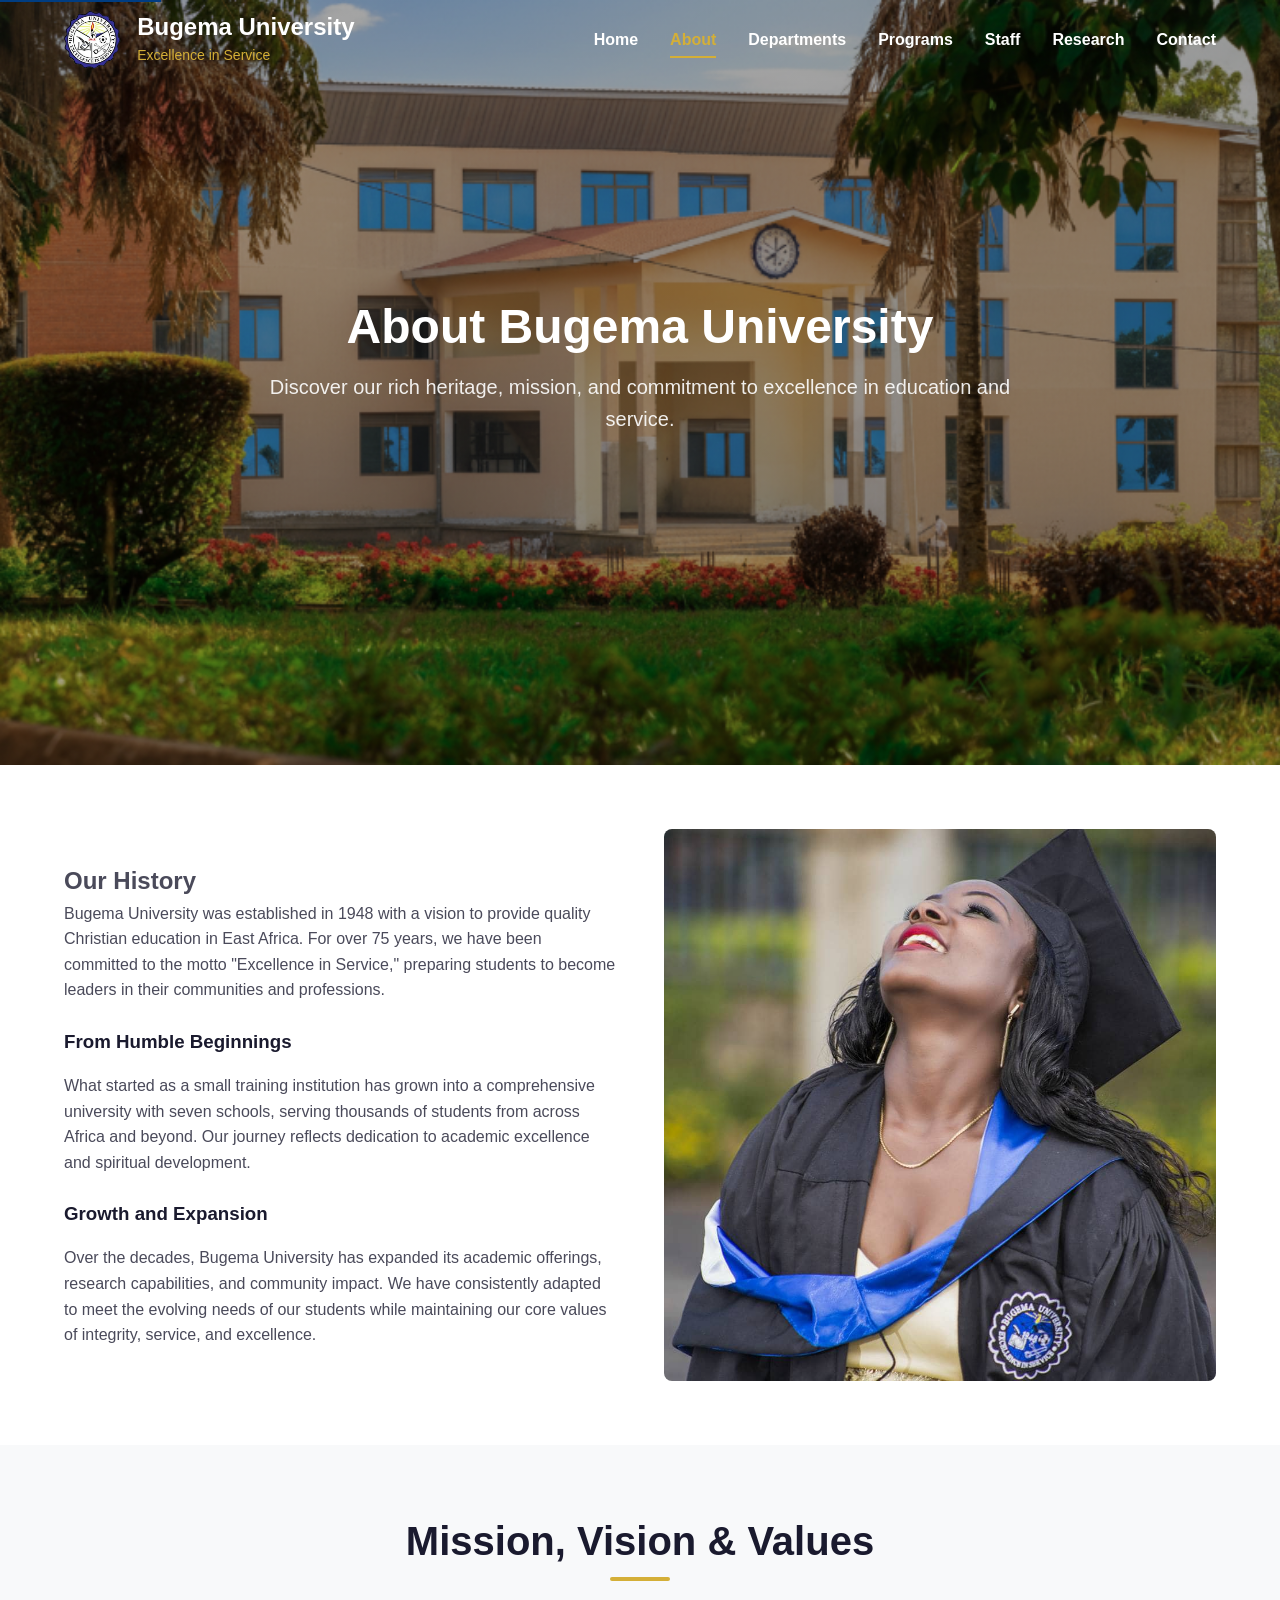
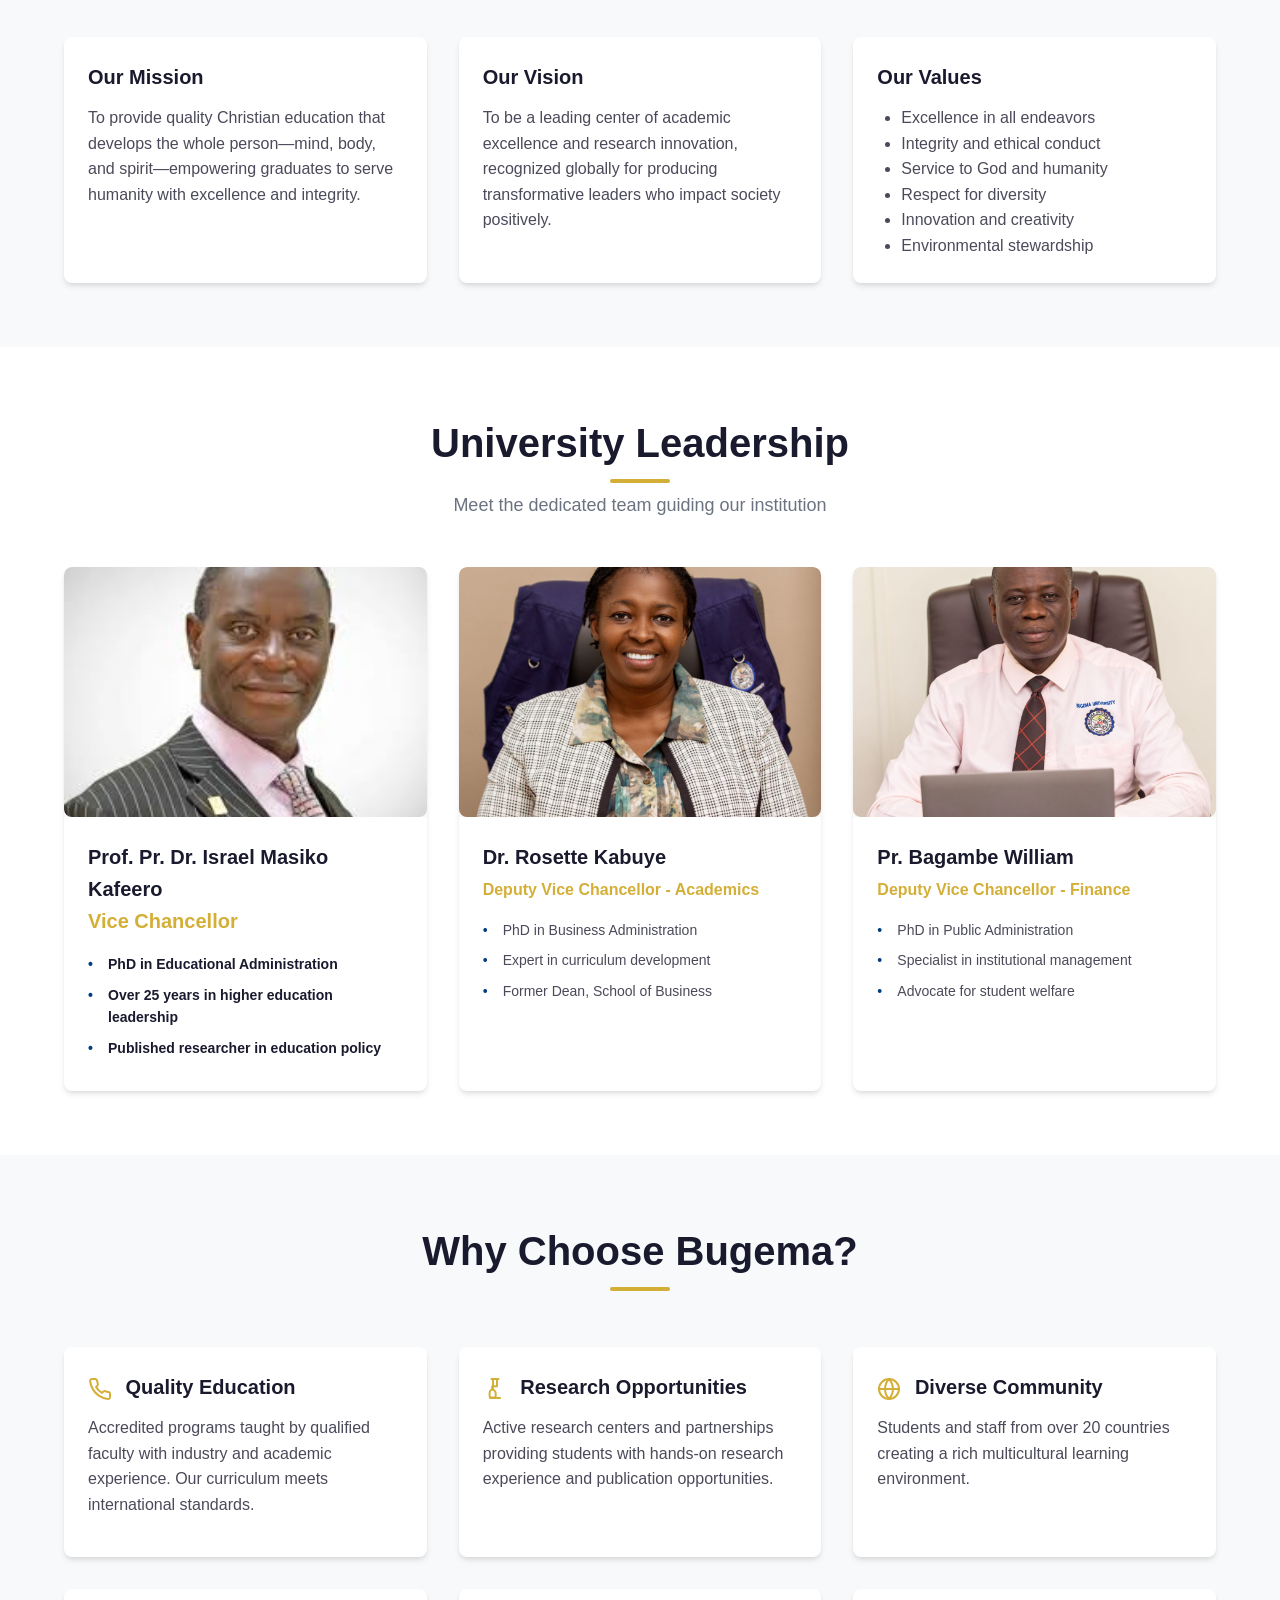
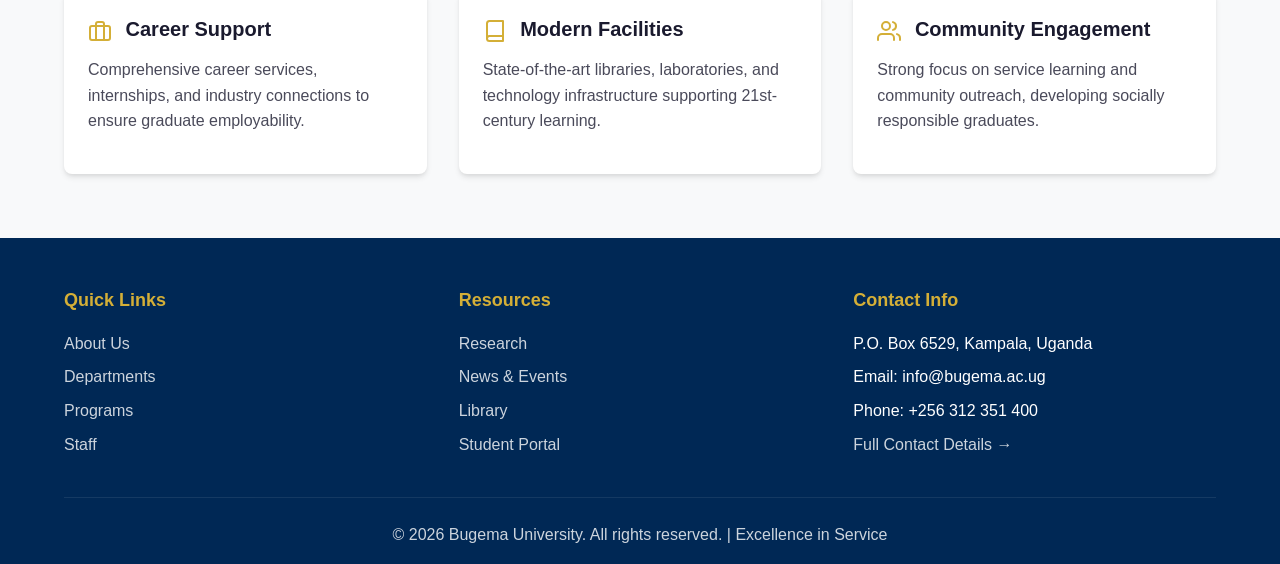
==== about.html @ 27b9cb72 "first commit" ====
<!DOCTYPE html>
<html lang="en">
<head>
    <meta charset="UTF-8">
    <meta name="viewport" content="width=device-width, initial-scale=1.0">
    <meta name="description" content="Learn about Bugema University's history, mission, vision, and leadership. Excellence in Service since 1948.">
    <title>About - Bugema University</title>
    <link rel="stylesheet" href="styles.css">
</head>
<body>
    <a href="#main-content" class="skip-link">Skip to main content</a>
    
    <header>
        <nav class="main-nav" role="navigation" aria-label="Main navigation">
            <div class="logo">
                <img src="logo.png" alt="Bugema University Logo">
                <div class="logo-text">
                    <h1>Bugema University</h1>
                    <span>Excellence in Service</span>
                </div>
            </div>
            <button class="mobile-menu-toggle" aria-label="Toggle navigation menu" aria-expanded="false">
                <svg class="icon icon-white" viewBox="0 0 24 24" fill="none" stroke="currentColor" stroke-width="2" stroke-linecap="round" stroke-linejoin="round">
                    <line x1="3" y1="12" x2="21" y2="12"></line>
                    <line x1="3" y1="6" x2="21" y2="6"></line>
                    <line x1="3" y1="18" x2="21" y2="18"></line>
                </svg>
            </button>
            <ul class="nav-links">
                <li><a href="index.html">Home</a></li>
                <li><a href="about.html" class="active" aria-current="page">About</a></li>
                <li><a href="departments.html">Departments</a></li>
                <li><a href="programs.html">Programs</a></li>
                <li><a href="staff.html">Staff</a></li>
                <li><a href="research.html">Research</a></li>
                <li><a href="contact.html">Contact</a></li>
            </ul>
        </nav>
    </header>

    <main id="main-content">
        <section class="hero" role="banner">
            <div class="hero-content">
                <h2>About Bugema University</h2>
                <p>Discover our rich heritage, mission, and commitment to excellence in education and service.</p>
            </div>
        </section>

        <section class="section" aria-labelledby="history-heading">
            <div class="container">
                <div class="about-content">
                    <div class="about-text">
                        <h2 id="history-heading">Our History</h2>
                        <p>Bugema University was established in 1948 with a vision to provide quality Christian education in East Africa. For over 75 years, we have been committed to the motto "Excellence in Service," preparing students to become leaders in their communities and professions.</p>
                        
                        <h3>From Humble Beginnings</h3>
                        <p>What started as a small training institution has grown into a comprehensive university with seven schools, serving thousands of students from across Africa and beyond. Our journey reflects dedication to academic excellence and spiritual development.</p>
                        
                        <h3>Growth and Expansion</h3>
                        <p>Over the decades, Bugema University has expanded its academic offerings, research capabilities, and community impact. We have consistently adapted to meet the evolving needs of our students while maintaining our core values of integrity, service, and excellence.</p>
                    </div>
                    <div class="about-image" aria-hidden="true">
                        <img src="girl-graduating.jpeg" alt="Bugema University graduate celebrating" style="width: 100%; height: 100%; object-fit: cover; border-radius: 0.5rem;">
                    </div>
                </div>
            </div>
        </section>

        <section class="section section-alt" aria-labelledby="mission-heading">
            <div class="container">
                <div class="section-header">
                    <h2 id="mission-heading">Mission, Vision & Values</h2>
                </div>
                <div class="card-grid">
                    <article class="card">
                        <div class="card-content">
                            <h3>Our Mission</h3>
                            <p>To provide quality Christian education that develops the whole person—mind, body, and spirit—empowering graduates to serve humanity with excellence and integrity.</p>
                        </div>
                    </article>
                    <article class="card">
                        <div class="card-content">
                            <h3>Our Vision</h3>
                            <p>To be a leading center of academic excellence and research innovation, recognized globally for producing transformative leaders who impact society positively.</p>
                        </div>
                    </article>
                    <article class="card">
                        <div class="card-content">
                            <h3>Our Values</h3>
                            <ul style="margin-left: 1.5rem; color: #4a4a5a;">
                                <li>Excellence in all endeavors</li>
                                <li>Integrity and ethical conduct</li>
                                <li>Service to God and humanity</li>
                                <li>Respect for diversity</li>
                                <li>Innovation and creativity</li>
                                <li>Environmental stewardship</li>
                            </ul>
                        </div>
                    </article>
                </div>
            </div>
        </section>

        <section class="section" aria-labelledby="leadership-heading">
            <div class="container">
                <div class="section-header">
                    <h2 id="leadership-heading">University Leadership</h2>
                    <p>Meet the dedicated team guiding our institution</p>
                </div>
                <div class="profile-grid">
                    <article class="profile-card">
                        <div class="profile-image" aria-hidden="true">
                            <img src="vice chancellor.jpg" alt="Prof. Patrick Manu - Vice Chancellor" style="width: 100%; height: 100%; object-fit: cover; border-radius: 0.5rem;">
                        </div>
                        <div class="profile-content">
                            <h3>Prof. Pr. Dr. Israel Masiko Kafeero
                            <p class="profile-title">Vice Chancellor</p>
                            <ul class="profile-details">
                                <li>PhD in Educational Administration</li>
                                <li>Over 25 years in higher education leadership</li>
                                <li>Published researcher in education policy</li>
                            </ul>
                        </div>
                    </article>
                    <article class="profile-card">
                        <div class="profile-image" aria-hidden="true">
                            <img src="dvc academics.png" alt="Prof. John K. Ssebuwufu - Deputy Vice Chancellor Academics" style="width: 100%; height: 100%; object-fit: cover; border-radius: 0.5rem;">
                        </div>
                        <div class="profile-content">
                            <h3>Dr. Rosette Kabuye</h3>
                            <p class="profile-title">Deputy Vice Chancellor - Academics</p>
                            <ul class="profile-details">
                                <li>PhD in Business Administration</li>
                                <li>Expert in curriculum development</li>
                                <li>Former Dean, School of Business</li>
                            </ul>
                        </div>
                    </article>
                    <article class="profile-card">
                        <div class="profile-image" aria-hidden="true">
                            <img src="dvc finance.png" alt="Dr. Sarah Namukose - Deputy Vice Chancellor Finance" style="width: 100%; height: 100%; object-fit: cover; border-radius: 0.5rem;">
                        </div>
                        <div class="profile-content">
                            <h3>Pr. Bagambe William</h3>
                            <p class="profile-title">Deputy Vice Chancellor - Finance</p>
                            <ul class="profile-details">
                                <li>PhD in Public Administration</li>
                                <li>Specialist in institutional management</li>
                                <li>Advocate for student welfare</li>
                            </ul>
                        </div>
                    </article>
                </div>
            </div>
        </section>

        <section class="section section-alt" aria-labelledby="why-choose-heading">
            <div class="container">
                <div class="section-header">
                    <h2 id="why-choose-heading">Why Choose Bugema?</h2>
                </div>
                <div class="card-grid">
                    <article class="card">
                        <div class="card-content">
                            <h3>
                                <svg class="icon icon-gold" viewBox="0 0 24 24" fill="none" stroke="currentColor" stroke-width="2" stroke-linecap="round" stroke-linejoin="round" style="vertical-align: middle; margin-right: 0.5rem;">
                                    <path d="M22 16.92v3a2 2 0 0 1-2.18 2 19.79 19.79 0 0 1-8.63-3.07 19.5 19.5 0 0 1-6-6 19.79 19.79 0 0 1-3.07-8.67A2 2 0 0 1 4.11 2h3a2 2 0 0 1 2 1.72 12.84 12.84 0 0 0 .7 2.81 2 2 0 0 1-.45 2.11L8.09 9.91a16 16 0 0 0 6 6l1.27-1.27a2 2 0 0 1 2.11-.45 12.84 12.84 0 0 0 2.81.7A2 2 0 0 1 22 16.92z"></path>
                                </svg>
                                Quality Education
                            </h3>
                            <p>Accredited programs taught by qualified faculty with industry and academic experience. Our curriculum meets international standards.</p>
                        </div>
                    </article>
                    <article class="card">
                        <div class="card-content">
                            <h3>
                                <svg class="icon icon-gold" viewBox="0 0 24 24" fill="none" stroke="currentColor" stroke-width="2" stroke-linecap="round" stroke-linejoin="round" style="vertical-align: middle; margin-right: 0.5rem;">
                                    <path d="M10 2v7.31M14 9.3V1.99M8.5 2h7M14 9.3h-4.05a.95.95 0 0 0-.95 1.05 3 3 0 0 0 1.35 2.5l.95.63a3 3 0 0 1 1.35 2.5v3.55a.95.95 0 0 1-.95.95h-4.1a.95.95 0 0 1-.95-.95V15.5a3 3 0 0 1 1.35-2.5l.95-.63a3 3 0 0 0 1.35-2.5"/>
                                    <path d="M7 21h10"/>
                                </svg>
                                Research Opportunities
                            </h3>
                            <p>Active research centers and partnerships providing students with hands-on research experience and publication opportunities.</p>
                        </div>
                    </article>
                    <article class="card">
                        <div class="card-content">
                            <h3>
                                <svg class="icon icon-gold" viewBox="0 0 24 24" fill="none" stroke="currentColor" stroke-width="2" stroke-linecap="round" stroke-linejoin="round" style="vertical-align: middle; margin-right: 0.5rem;">
                                    <circle cx="12" cy="12" r="10"></circle>
                                    <line x1="2" y1="12" x2="22" y2="12"></line>
                                    <path d="M12 2a15.3 15.3 0 0 1 4 10 15.3 15.3 0 0 1-4 10 15.3 15.3 0 0 1-4-10 15.3 15.3 0 0 1 4-10z"></path>
                                </svg>
                                Diverse Community
                            </h3>
                            <p>Students and staff from over 20 countries creating a rich multicultural learning environment.</p>
                        </div>
                    </article>
                    <article class="card">
                        <div class="card-content">
                            <h3>
                                <svg class="icon icon-gold" viewBox="0 0 24 24" fill="none" stroke="currentColor" stroke-width="2" stroke-linecap="round" stroke-linejoin="round" style="vertical-align: middle; margin-right: 0.5rem;">
                                    <rect x="2" y="7" width="20" height="14" rx="2" ry="2"></rect>
                                    <path d="M16 21V5a2 2 0 0 0-2-2h-4a2 2 0 0 0-2 2v16"></path>
                                </svg>
                                Career Support
                            </h3>
                            <p>Comprehensive career services, internships, and industry connections to ensure graduate employability.</p>
                        </div>
                    </article>
                    <article class="card">
                        <div class="card-content">
                            <h3>
                                <svg class="icon icon-gold" viewBox="0 0 24 24" fill="none" stroke="currentColor" stroke-width="2" stroke-linecap="round" stroke-linejoin="round" style="vertical-align: middle; margin-right: 0.5rem;">
                                    <path d="M4 19.5A2.5 2.5 0 0 1 6.5 17H20"></path>
                                    <path d="M6.5 2H20v20H6.5A2.5 2.5 0 0 1 4 19.5v-15A2.5 2.5 0 0 1 6.5 2z"></path>
                                </svg>
                                Modern Facilities
                            </h3>
                            <p>State-of-the-art libraries, laboratories, and technology infrastructure supporting 21st-century learning.</p>
                        </div>
                    </article>
                    <article class="card">
                        <div class="card-content">
                            <h3>
                                <svg class="icon icon-gold" viewBox="0 0 24 24" fill="none" stroke="currentColor" stroke-width="2" stroke-linecap="round" stroke-linejoin="round" style="vertical-align: middle; margin-right: 0.5rem;">
                                    <path d="M17 21v-2a4 4 0 0 0-4-4H5a4 4 0 0 0-4 4v2"></path>
                                    <circle cx="9" cy="7" r="4"></circle>
                                    <path d="M23 21v-2a4 4 0 0 0-3-3.87"></path>
                                    <path d="M16 3.13a4 4 0 0 1 0 7.75"></path>
                                </svg>
                                Community Engagement
                            </h3>
                            <p>Strong focus on service learning and community outreach, developing socially responsible graduates.</p>
                        </div>
                    </article>
                </div>
            </div>
        </section>
    </main>

    <footer role="contentinfo">
        <div class="container">
            <div class="footer-grid">
                <div class="footer-section">
                    <h4>Quick Links</h4>
                    <ul>
                        <li><a href="about.html">About Us</a></li>
                        <li><a href="departments.html">Departments</a></li>
                        <li><a href="programs.html">Programs</a></li>
                        <li><a href="staff.html">Staff</a></li>
                    </ul>
                </div>
                <div class="footer-section">
                    <h4>Resources</h4>
                    <ul>
                        <li><a href="research.html">Research</a></li>
                        <li><a href="news.html">News & Events</a></li>
                        <li><a href="#">Library</a></li>
                        <li><a href="#">Student Portal</a></li>
                    </ul>
                </div>
                <div class="footer-section">
                    <h4>Contact Info</h4>
                    <ul>
                        <li>P.O. Box 6529, Kampala, Uganda</li>
                        <li>Email: info@bugema.ac.ug</li>
                        <li>Phone: +256 312 351 400</li>
                        <li><a href="contact.html">Full Contact Details →</a></li>
                    </ul>
                </div>
            </div>
            <div class="footer-bottom">
                <p>&copy; 2026 Bugema University. All rights reserved. | Excellence in Service</p>
            </div>
        </div>
    </footer>

    <script>
        const menuToggle = document.querySelector('.mobile-menu-toggle');
        const navLinks = document.querySelector('.nav-links');
        
        menuToggle.addEventListener('click', () => {
            const isExpanded = menuToggle.getAttribute('aria-expanded') === 'true';
            menuToggle.setAttribute('aria-expanded', !isExpanded);
            navLinks.classList.toggle('active');
        });

        // Navbar scroll behavior - add solid background when scrolled past hero
        const header = document.querySelector('header');
        const hero = document.querySelector('.hero');
        
        function updateNavbar() {
            const heroBottom = hero.getBoundingClientRect().bottom;
            if (heroBottom <= 0) {
                header.classList.add('scrolled');
            } else {
                header.classList.remove('scrolled');
            }
        }
        
        window.addEventListener('scroll', updateNavbar);
        // Initial check
        updateNavbar();

        // Scroll to top button functionality
        const scrollToTopBtn = document.querySelector('.scroll-to-top');
        
        function toggleScrollToTop() {
            if (window.scrollY > 300) {
                scrollToTopBtn.classList.add('visible');
            } else {
                scrollToTopBtn.classList.remove('visible');
            }
        }
        
        window.addEventListener('scroll', toggleScrollToTop);
        
        scrollToTopBtn.addEventListener('click', () => {
            window.scrollTo({
                top: 0,
                behavior: 'smooth'
            });
        });
    </script>

    <button class="scroll-to-top" aria-label="Scroll to top">
        <svg viewBox="0 0 24 24" fill="none" stroke="currentColor" stroke-width="2" stroke-linecap="round" stroke-linejoin="round">
            <polyline points="18 15 12 9 6 15"></polyline>
        </svg>
    </button>
</body>
</html>
---- styles.css ----
/* Bugema University Website - Main Stylesheet */
/* Color Palette based on university logo */
/* Primary: Bugema Blue #003d82, Deep Navy #002855 */
/* Accent: Gold #d4af37, Flame Red #c41e3a */
/* Text: Dark #1a1a2e, Body #4a4a5a, Light #6b7280 */

* {
    margin: 0;
    padding: 0;
    box-sizing: border-box;
}

:root {
    --bugema-blue: #003d82;
    --deep-navy: #002855;
    --gold: #d4af37;
    --flame-red: #c41e3a;
    --dark-text: #1a1a2e;
    --body-text: #4a4a5a;
    --light-text: #6b7280;
    --white: #ffffff;
    --light-gray: #f8f9fa;
    --border-gray: #e5e7eb;
    --shadow: 0 4px 6px -1px rgba(0, 0, 0, 0.1), 0 2px 4px -1px rgba(0, 0, 0, 0.06);
    --shadow-lg: 0 10px 15px -3px rgba(0, 0, 0, 0.1), 0 4px 6px -2px rgba(0, 0, 0, 0.05);
}

html {
    scroll-behavior: smooth;
}

body {
    font-family: 'Segoe UI', Tahoma, Geneva, Verdana, sans-serif;
    line-height: 1.6;
    color: var(--body-text);
    background-color: var(--white);
    padding-top: 0;
}

/* Header & Navigation */
header {
    background-color: rgba(0, 61, 130, 0);
    position: fixed;
    top: 0;
    left: 0;
    right: 0;
    z-index: 1000;
    transition: background-color 0.3s ease, box-shadow 0.3s ease;
}

header.scrolled {
    background-color: var(--bugema-blue);
    box-shadow: var(--shadow);
}

.main-nav {
    max-width: 1200px;
    margin: 0 auto;
    padding: 0 1.5rem;
    display: flex;
    justify-content: space-between;
    align-items: center;
    height: 80px;
}

.logo {
    display: flex;
    align-items: center;
    gap: 1rem;
    margin-right: auto;
}

.logo img {
    height: 60px;
    width: auto;
}

.logo-text {
    color: var(--white);
}

.logo-text h1 {
    font-size: 1.5rem;
    font-weight: 700;
    line-height: 1.2;
}

.logo-text span {
    font-size: 0.875rem;
    color: var(--gold);
}

.nav-links {
    display: flex;
    list-style: none;
    gap: 2rem;
}

.nav-links a {
    color: var(--white);
    text-decoration: none;
    font-weight: 700;
    padding: 0.5rem 0;
    border-bottom: 2px solid transparent;
    transition: all 0.3s ease;
}

.nav-links a:hover,
.nav-links a.active {
    color: var(--gold);
    border-bottom-color: var(--gold);
}

.mobile-menu-toggle {
    display: none;
    background: none;
    border: none;
    color: var(--white);
    font-size: 1.5rem;
    cursor: pointer;
    padding: 0.5rem;
}

/* Hero Section */
.hero {
    background: url('hero-bg.jpg') center center / cover no-repeat;
    color: var(--white);
    padding: 8rem 1.5rem;
    text-align: center;
    position: relative;
    overflow: hidden;
    min-height: 85vh;
    display: flex;
    align-items: center;
    justify-content: center;
}

.hero::before {
    content: '';
    position: absolute;
    top: 0;
    left: 0;
    right: 0;
    bottom: 0;
    background: linear-gradient(135deg, rgba(0, 0, 0, 0.3) 0%, rgba(0, 0, 0, 0.4) 100%);
}

.hero-content {
    max-width: 800px;
    margin: 0 auto;
    position: relative;
    z-index: 1;
}

.hero h2 {
    font-size: 3rem;
    font-weight: 700;
    margin-bottom: 1rem;
    line-height: 1.2;
}

.hero p {
    font-size: 1.25rem;
    margin-bottom: 2rem;
    opacity: 0.9;
}

.hero-cta {
    display: flex;
    gap: 1rem;
    justify-content: center;
    flex-wrap: wrap;
}

.btn {
    display: inline-block;
    padding: 0.875rem 2rem;
    font-size: 1rem;
    font-weight: 600;
    text-decoration: none;
    border-radius: 0.375rem;
    transition: all 0.3s ease;
    cursor: pointer;
    border: none;
}

.btn-primary {
    background-color: var(--gold);
    color: var(--deep-navy);
}

.btn-primary:hover {
    background-color: #b8942e;
    transform: translateY(-2px);
    box-shadow: var(--shadow-lg);
}

.btn-secondary {
    background-color: transparent;
    color: var(--white);
    border: 2px solid var(--white);
}

.btn-secondary:hover {
    background-color: var(--white);
    color: var(--bugema-blue);
}

.btn-accent {
    background-color: var(--flame-red);
    color: var(--white);
}

.btn-accent:hover {
    background-color: #a01830;
    transform: translateY(-2px);
}

/* Container */
.container {
    max-width: 1200px;
    margin: 0 auto;
    padding: 0 1.5rem;
}

/* Section Styles */
.section {
    padding: 4rem 0;
}

.section-alt {
    background-color: var(--light-gray);
}

.section-header {
    text-align: center;
    margin-bottom: 3rem;
}

.section-header h2 {
    font-size: 2.5rem;
    color: var(--dark-text);
    margin-bottom: 1rem;
    position: relative;
    display: inline-block;
}

.section-header h2::after {
    content: '';
    position: absolute;
    bottom: -0.5rem;
    left: 50%;
    transform: translateX(-50%);
    width: 60px;
    height: 4px;
    background-color: var(--gold);
    border-radius: 2px;
}

.section-header p {
    font-size: 1.125rem;
    color: var(--light-text);
    max-width: 600px;
    margin: 0 auto;
}

/* Cards */
.card-grid {
    display: grid;
    grid-template-columns: repeat(auto-fit, minmax(300px, 1fr));
    gap: 2rem;
}

.card {
    background-color: var(--white);
    border-radius: 0.5rem;
    box-shadow: var(--shadow);
    overflow: hidden;
    transition: all 0.3s ease;
}

.card:hover {
    transform: translateY(-4px);
    box-shadow: var(--shadow-lg);
}

.card-image {
    height: 200px;
    background-color: var(--bugema-blue);
    display: flex;
    align-items: center;
    justify-content: center;
    color: var(--white);
    font-size: 3rem;
}

.card-image img {
    width: 100%;
    height: 100%;
    object-fit: cover;
}

.card-content {
    padding: 1.5rem;
}

.card-content h3 {
    font-size: 1.25rem;
    color: var(--dark-text);
    margin-bottom: 0.75rem;
}

.card-content p {
    color: var(--body-text);
    margin-bottom: 1rem;
}

.card-link {
    color: var(--bugema-blue);
    text-decoration: none;
    font-weight: 600;
    display: inline-flex;
    align-items: center;
    gap: 0.5rem;
    transition: color 0.3s ease;
}

.card-link:hover {
    color: var(--gold);
}

/* Quick Links Section */
.quick-links {
    display: grid;
    grid-template-columns: repeat(auto-fit, minmax(250px, 1fr));
    gap: 1.5rem;
    margin-top: 2rem;
}

.quick-link-item {
    background-color: var(--white);
    padding: 1.5rem;
    border-radius: 0.5rem;
    border-left: 4px solid var(--gold);
    box-shadow: var(--shadow);
    transition: all 0.3s ease;
}

.quick-link-item:hover {
    border-left-color: var(--bugema-blue);
    transform: translateX(4px);
}

.quick-link-item h4 {
    color: var(--dark-text);
    margin-bottom: 0.5rem;
}

.quick-link-item a {
    color: var(--bugema-blue);
    text-decoration: none;
    font-weight: 500;
}

/* Staff Profile Cards */
.profile-grid {
    display: grid;
    grid-template-columns: repeat(auto-fit, minmax(280px, 1fr));
    gap: 2rem;
}

.profile-card {
    background-color: var(--white);
    border-radius: 0.5rem;
    box-shadow: var(--shadow);
    overflow: hidden;
    transition: all 0.3s ease;
}

.profile-card:hover {
    transform: translateY(-4px);
    box-shadow: var(--shadow-lg);
}

.profile-image {
    width: 100%;
    height: 250px;
    background-color: var(--light-gray);
    display: flex;
    align-items: center;
    justify-content: center;
    color: var(--light-text);
    font-size: 4rem;
}

.profile-image img {
    width: 100%;
    height: 100%;
    object-fit: cover;
}

.profile-content {
    padding: 1.5rem;
}

.profile-content h3 {
    font-size: 1.25rem;
    color: var(--dark-text);
    margin-bottom: 0.25rem;
}

.profile-title {
    color: var(--gold);
    font-weight: 600;
    margin-bottom: 1rem;
}

.profile-details {
    list-style: none;
    font-size: 0.875rem;
}

.profile-details li {
    margin-bottom: 0.5rem;
    padding-left: 1.25rem;
    position: relative;
}

.profile-details li::before {
    content: '•';
    position: absolute;
    left: 0;
    color: var(--bugema-blue);
}

/* Department List */
.department-list {
    display: grid;
    gap: 1.5rem;
}

.department-item {
    background-color: var(--white);
    border-radius: 0.5rem;
    padding: 2rem;
    box-shadow: var(--shadow);
    border-left: 4px solid var(--bugema-blue);
}

.department-item h3 {
    color: var(--dark-text);
    font-size: 1.5rem;
    margin-bottom: 0.75rem;
}

.department-item p {
    margin-bottom: 1rem;
}

/* Program Cards */
.program-card {
    background-color: var(--white);
    border-radius: 0.5rem;
    overflow: hidden;
    box-shadow: var(--shadow);
}

.program-header {
    background-color: var(--bugema-blue);
    color: var(--white);
    padding: 1.5rem;
}

.program-header h3 {
    font-size: 1.5rem;
    margin-bottom: 0.5rem;
}

.program-badge {
    display: inline-block;
    background-color: var(--gold);
    color: var(--deep-navy);
    padding: 0.25rem 0.75rem;
    border-radius: 1rem;
    font-size: 0.75rem;
    font-weight: 600;
    text-transform: uppercase;
}

.program-body {
    padding: 1.5rem;
}

.program-body h4 {
    color: var(--dark-text);
    margin: 1rem 0 0.5rem;
}

.program-body h4:first-child {
    margin-top: 0;
}

.program-body ul {
    margin-left: 1.5rem;
    color: var(--body-text);
}

.program-body li {
    margin-bottom: 0.25rem;
}

/* News Items */
.news-grid {
    display: grid;
    gap: 2rem;
}

.news-item {
    display: grid;
    grid-template-columns: 200px 1fr;
    gap: 1.5rem;
    background-color: var(--white);
    border-radius: 0.5rem;
    overflow: hidden;
    box-shadow: var(--shadow);
}

.news-image {
    height: 100%;
    min-height: 150px;
    background-color: var(--bugema-blue);
    display: flex;
    align-items: center;
    justify-content: center;
    color: var(--white);
}

.news-image img {
    width: 100%;
    height: 100%;
    object-fit: cover;
}

.news-content {
    padding: 1.5rem;
}

.news-date {
    color: var(--gold);
    font-weight: 600;
    font-size: 0.875rem;
    margin-bottom: 0.5rem;
}

.news-content h3 {
    color: var(--dark-text);
    font-size: 1.25rem;
    margin-bottom: 0.75rem;
}

/* Contact Page */
.contact-grid {
    display: grid;
    grid-template-columns: 1fr 1fr;
    gap: 3rem;
}

.contact-info h3 {
    color: var(--dark-text);
    margin-bottom: 1rem;
}

.contact-details {
    list-style: none;
    margin-bottom: 2rem;
}

.contact-details li {
    display: flex;
    align-items: flex-start;
    gap: 1rem;
    margin-bottom: 1rem;
}

.contact-icon {
    width: 40px;
    height: 40px;
    background-color: var(--bugema-blue);
    color: var(--white);
    border-radius: 50%;
    display: flex;
    align-items: center;
    justify-content: center;
    flex-shrink: 0;
}

.contact-form {
    background-color: var(--white);
    padding: 2rem;
    border-radius: 0.5rem;
    box-shadow: var(--shadow);
}

.form-group {
    margin-bottom: 1.5rem;
}

.form-group label {
    display: block;
    margin-bottom: 0.5rem;
    color: var(--dark-text);
    font-weight: 500;
}

.form-group input,
.form-group textarea,
.form-group select {
    width: 100%;
    padding: 0.75rem;
    border: 1px solid var(--border-gray);
    border-radius: 0.375rem;
    font-size: 1rem;
    transition: border-color 0.3s ease;
}

.form-group input:focus,
.form-group textarea:focus,
.form-group select:focus {
    outline: none;
    border-color: var(--bugema-blue);
}

.form-group textarea {
    resize: vertical;
    min-height: 120px;
}

/* Footer */
footer {
    background-color: var(--deep-navy);
    color: var(--white);
    padding: 3rem 0 1rem;
}

.footer-grid {
    display: grid;
    grid-template-columns: repeat(auto-fit, minmax(250px, 1fr));
    gap: 2rem;
    margin-bottom: 2rem;
}

.footer-section h4 {
    color: var(--gold);
    margin-bottom: 1rem;
    font-size: 1.125rem;
}

.footer-section ul {
    list-style: none;
}

.footer-section li {
    margin-bottom: 0.5rem;
}

.footer-section a {
    color: var(--white);
    text-decoration: none;
    opacity: 0.8;
    transition: opacity 0.3s ease;
}

.footer-section a:hover {
    opacity: 1;
    color: var(--gold);
}

.footer-bottom {
    border-top: 1px solid rgba(255, 255, 255, 0.1);
    padding-top: 1.5rem;
    text-align: center;
    opacity: 0.8;
}

/* About Page Specific */
.about-content {
    display: grid;
    grid-template-columns: 1fr 1fr;
    gap: 3rem;
    align-items: center;
}

.about-image {
    background-color: var(--light-gray);
    border-radius: 0.5rem;
    min-height: 400px;
    display: flex;
    align-items: center;
    justify-content: center;
    color: var(--light-text);
}

.about-text h3 {
    color: var(--dark-text);
    margin: 1.5rem 0 1rem;
}

.stats-grid {
    display: grid;
    grid-template-columns: repeat(auto-fit, minmax(150px, 1fr));
    gap: 1.5rem;
    margin-top: 2rem;
}

.stat-item {
    text-align: center;
    padding: 1.5rem;
    background-color: var(--white);
    border-radius: 0.5rem;
    box-shadow: var(--shadow);
}

.stat-number {
    font-size: 2.5rem;
    font-weight: 700;
    color: var(--bugema-blue);
}

.stat-label {
    color: var(--light-text);
    font-size: 0.875rem;
}

/* Research Page */
.research-area {
    background-color: var(--white);
    border-radius: 0.5rem;
    padding: 2rem;
    margin-bottom: 1.5rem;
    box-shadow: var(--shadow);
}

.research-area h3 {
    color: var(--dark-text);
    margin-bottom: 1rem;
    display: flex;
    align-items: center;
    gap: 0.75rem;
}

.publication-list {
    list-style: none;
}

.publication-list li {
    padding: 1rem;
    border-bottom: 1px solid var(--border-gray);
}

.publication-list li:last-child {
    border-bottom: none;
}

.publication-title {
    color: var(--bugema-blue);
    font-weight: 600;
}

.publication-meta {
    color: var(--light-text);
    font-size: 0.875rem;
}

/* Responsive Design */
@media (max-width: 768px) {
    .mobile-menu-toggle {
        display: block;
    }
    
    .nav-links {
        display: none;
        position: absolute;
        top: 100%;
        left: 0;
        right: 0;
        background-color: var(--bugema-blue);
        flex-direction: column;
        padding: 1rem;
        gap: 0;
        box-shadow: var(--shadow);
    }
    
    .nav-links.active {
        display: flex;
    }
    
    .nav-links a {
        padding: 1rem;
        border-bottom: 1px solid rgba(255, 255, 255, 0.1);
    }
    
    .hero h2 {
        font-size: 2rem;
    }
    
    .section-header h2 {
        font-size: 1.75rem;
    }
    
    .news-item {
        grid-template-columns: 1fr;
    }
    
    .news-image {
        height: 200px;
    }
    
    .contact-grid,
    .about-content {
        grid-template-columns: 1fr;
    }
    
    .footer-grid {
        grid-template-columns: 1fr;
        text-align: center;
    }
}

/* Accessibility */
.skip-link {
    position: absolute;
    top: -40px;
    left: 0;
    background: var(--bugema-blue);
    color: var(--white);
    padding: 8px;
    text-decoration: none;
    z-index: 100;
}

.skip-link:focus {
    top: 0;
}

.sr-only {
    position: absolute;
    width: 1px;
    height: 1px;
    padding: 0;
    margin: -1px;
    overflow: hidden;
    clip: rect(0, 0, 0, 0);
    white-space: nowrap;
    border-width: 0;
}

/* Focus styles for keyboard navigation */
a:focus-visible,
button:focus-visible,
input:focus-visible,
textarea:focus-visible,
select:focus-visible {
    outline: 3px solid var(--gold);
    outline-offset: 2px;
}

/* SVG Icons */
.icon {
    width: 1.5rem;
    height: 1.5rem;
    display: inline-block;
    vertical-align: middle;
    flex-shrink: 0;
}

.icon-lg {
    width: 3rem;
    height: 3rem;
}

.icon-xl {
    width: 4rem;
    height: 4rem;
}

.icon-white {
    color: var(--white);
}

.icon-gold {
    color: var(--gold);
}

.icon-blue {
    color: var(--bugema-blue);
}

.icon-muted {
    color: var(--light-text);
}

/* Icon container for card images */
.icon-container {
    height: 200px;
    background-color: var(--bugema-blue);
    display: flex;
    align-items: center;
    justify-content: center;
}

.icon-container-lg {
    height: 250px;
    background-color: var(--light-gray);
    display: flex;
    align-items: center;
    justify-content: center;
}

.icon-container-about {
    min-height: 400px;
    background-color: var(--light-gray);
    border-radius: 0.5rem;
    display: flex;
    align-items: center;
    justify-content: center;
}

/* Scroll to Top Button */
.scroll-to-top {
    position: fixed;
    bottom: 2rem;
    right: 2rem;
    width: 48px;
    height: 48px;
    background-color: var(--bugema-blue);
    color: var(--white);
    border: none;
    border-radius: 50%;
    cursor: pointer;
    display: flex;
    align-items: center;
    justify-content: center;
    opacity: 0;
    visibility: hidden;
    transform: translateY(20px);
    transition: all 0.3s ease;
    box-shadow: var(--shadow-lg);
    z-index: 999;
}

.scroll-to-top.visible {
    opacity: 1;
    visibility: visible;
    transform: translateY(0);
}

.scroll-to-top:hover {
    background-color: var(--gold);
    transform: translateY(-4px);
}

.scroll-to-top svg {
    width: 24px;
    height: 24px;
}
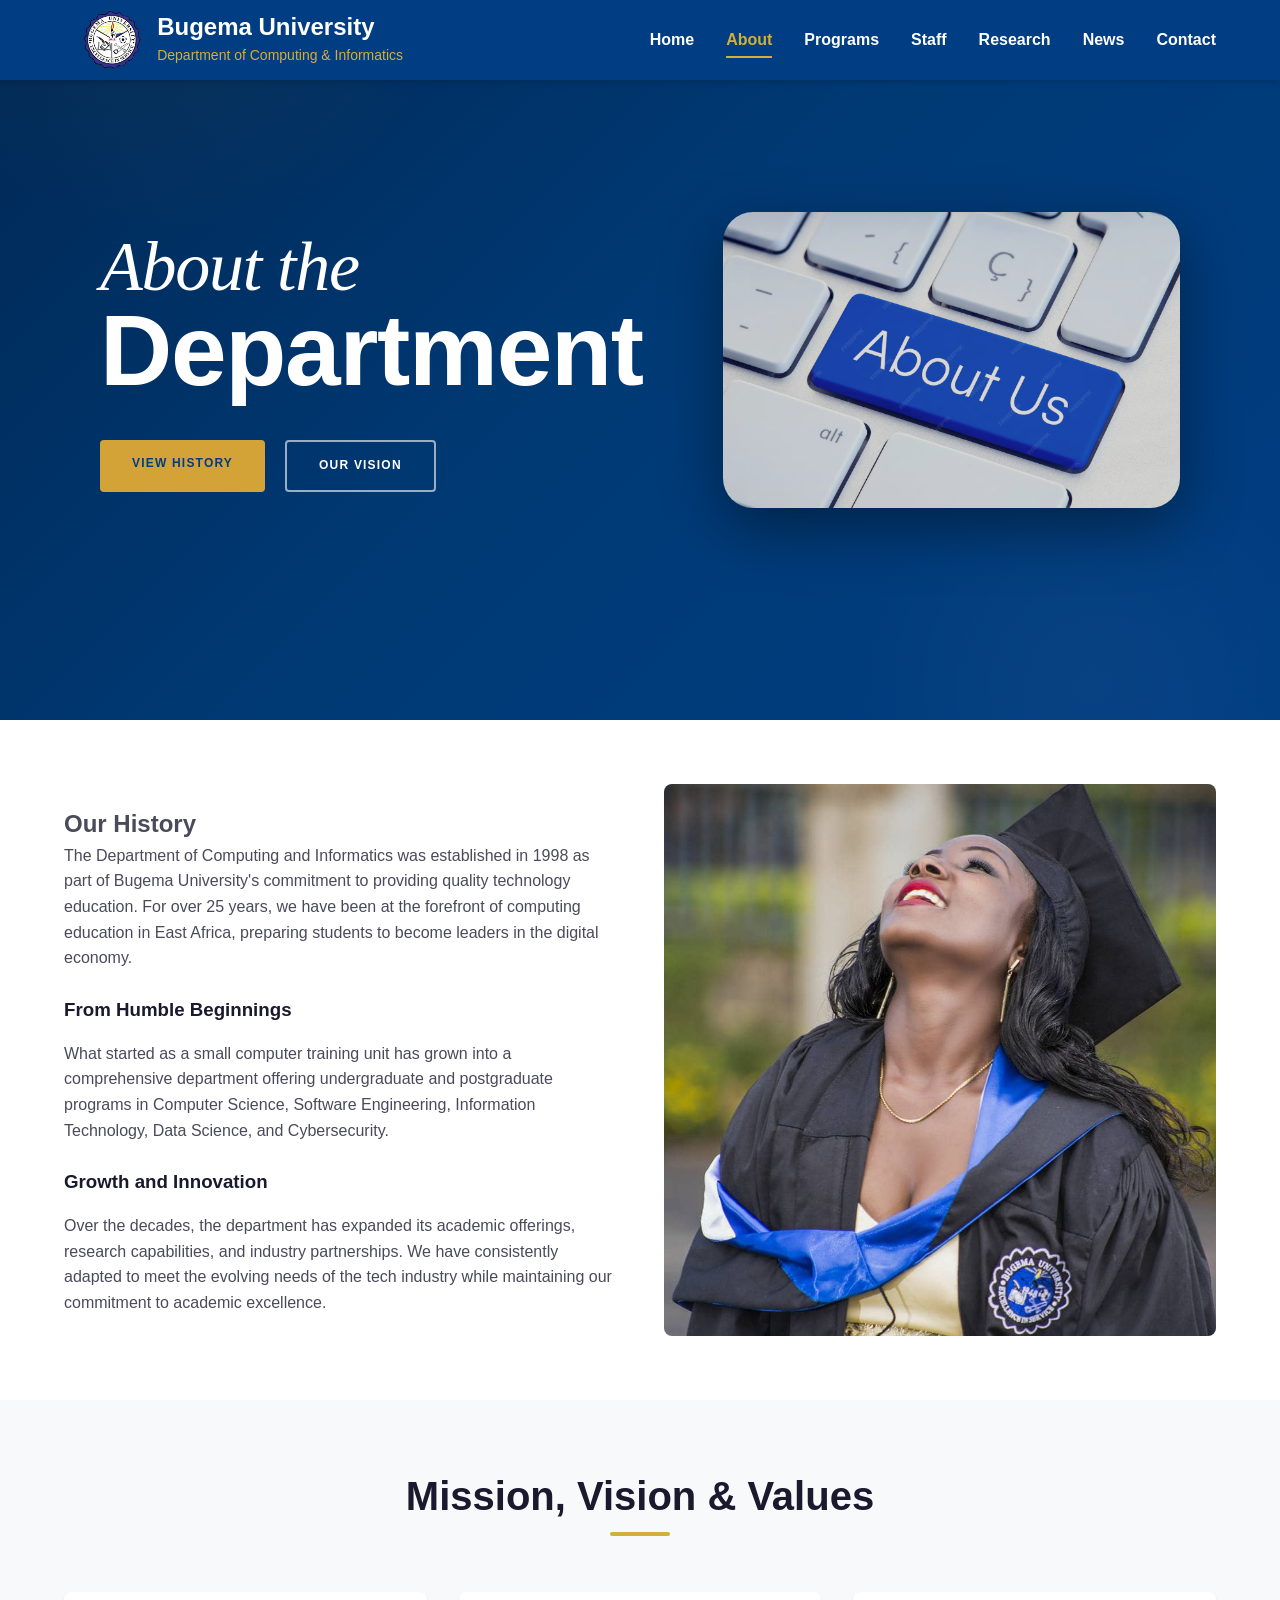
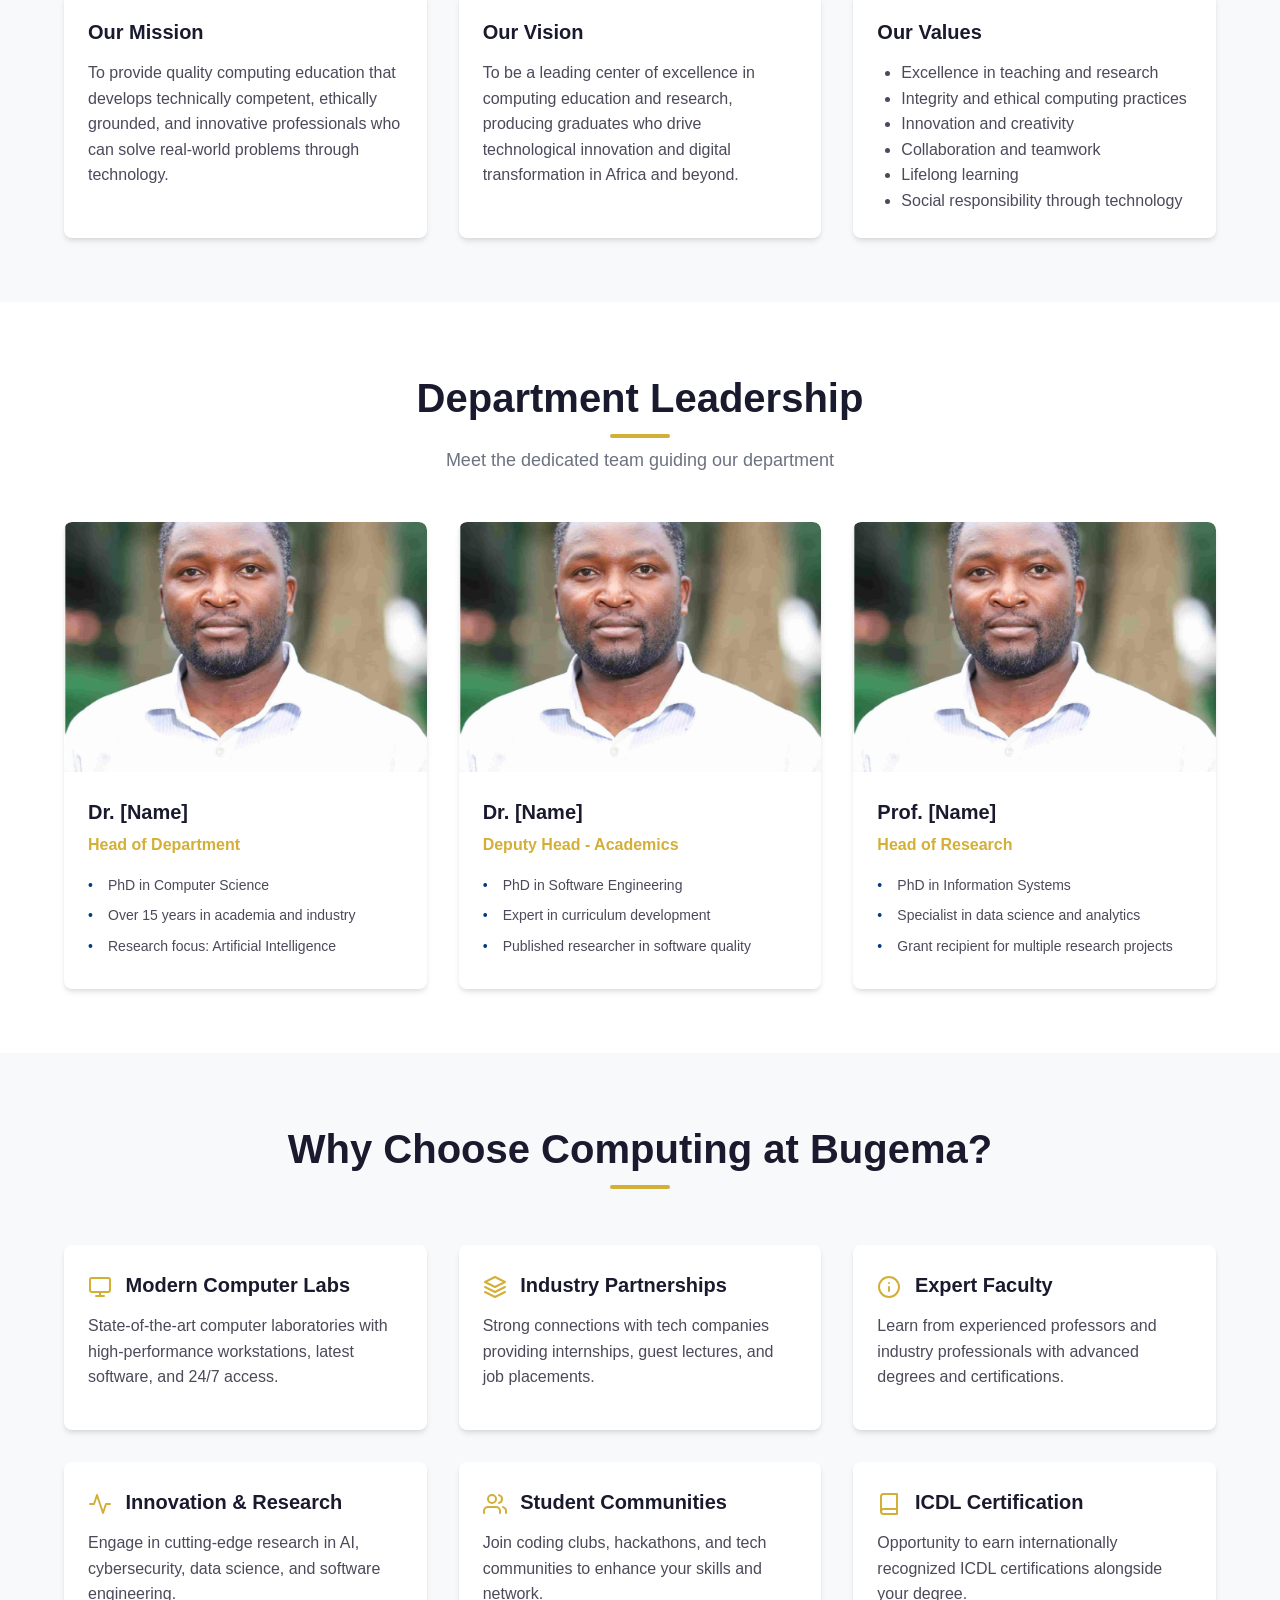
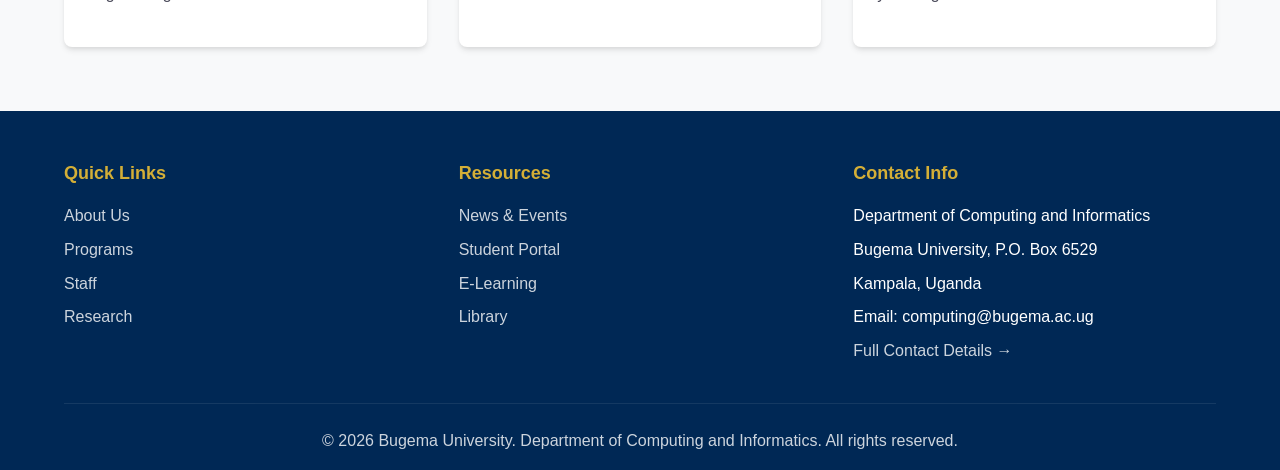
==== commit 82cea1c3: "update all the pages and the website content to focus on the department of computing and informatics" ====
--- a/about.html
+++ b/about.html
@@ -3,8 +3,8 @@
 <head>
     <meta charset="UTF-8">
     <meta name="viewport" content="width=device-width, initial-scale=1.0">
-    <meta name="description" content="Learn about Bugema University's history, mission, vision, and leadership. Excellence in Service since 1948.">
-    <title>About - Bugema University</title>
+    <meta name="description" content="Learn about the Bugema University Department of Computing and Informatics - our history, mission, vision, and leadership in technology education.">
+    <title>About - Department of Computing and Informatics</title>
     <link rel="stylesheet" href="styles.css">
 </head>
 <body>
@@ -16,7 +16,7 @@
                 <img src="logo.png" alt="Bugema University Logo">
                 <div class="logo-text">
                     <h1>Bugema University</h1>
-                    <span>Excellence in Service</span>
+                    <span>Department of Computing & Informatics</span>
                 </div>
             </div>
             <button class="mobile-menu-toggle" aria-label="Toggle navigation menu" aria-expanded="false">
@@ -29,20 +29,28 @@
             <ul class="nav-links">
                 <li><a href="index.html">Home</a></li>
                 <li><a href="about.html" class="active" aria-current="page">About</a></li>
-                <li><a href="departments.html">Departments</a></li>
                 <li><a href="programs.html">Programs</a></li>
                 <li><a href="staff.html">Staff</a></li>
                 <li><a href="research.html">Research</a></li>
+                <li><a href="news.html">News</a></li>
                 <li><a href="contact.html">Contact</a></li>
             </ul>
         </nav>
     </header>
 
     <main id="main-content">
-        <section class="hero" role="banner">
+        <section class="hero about-hero" role="banner">
             <div class="hero-content">
-                <h2>About Bugema University</h2>
-                <p>Discover our rich heritage, mission, and commitment to excellence in education and service.</p>
+                <div class="hero-left">
+                    <h2><span class="hero-title-about">About the</span><span class="hero-title-dept">Department</span></h2>
+                    <div class="hero-buttons">
+                        <a href="#history-heading" class="btn btn-primary">VIEW HISTORY</a>
+                        <a href="#mission-heading" class="btn btn-outline">OUR VISION</a>
+                    </div>
+                </div>
+                <div class="hero-right">
+                    <img src="about us hero.png" alt="Bugema University Computing Department">
+                </div>
             </div>
         </section>
 
@@ -51,13 +59,13 @@
                 <div class="about-content">
                     <div class="about-text">
                         <h2 id="history-heading">Our History</h2>
-                        <p>Bugema University was established in 1948 with a vision to provide quality Christian education in East Africa. For over 75 years, we have been committed to the motto "Excellence in Service," preparing students to become leaders in their communities and professions.</p>
+                        <p>The Department of Computing and Informatics was established in 1998 as part of Bugema University's commitment to providing quality technology education. For over 25 years, we have been at the forefront of computing education in East Africa, preparing students to become leaders in the digital economy.</p>
                         
                         <h3>From Humble Beginnings</h3>
-                        <p>What started as a small training institution has grown into a comprehensive university with seven schools, serving thousands of students from across Africa and beyond. Our journey reflects dedication to academic excellence and spiritual development.</p>
+                        <p>What started as a small computer training unit has grown into a comprehensive department offering undergraduate and postgraduate programs in Computer Science, Software Engineering, Information Technology, Data Science, and Cybersecurity.</p>
                         
-                        <h3>Growth and Expansion</h3>
-                        <p>Over the decades, Bugema University has expanded its academic offerings, research capabilities, and community impact. We have consistently adapted to meet the evolving needs of our students while maintaining our core values of integrity, service, and excellence.</p>
+                        <h3>Growth and Innovation</h3>
+                        <p>Over the decades, the department has expanded its academic offerings, research capabilities, and industry partnerships. We have consistently adapted to meet the evolving needs of the tech industry while maintaining our commitment to academic excellence.</p>
                     </div>
                     <div class="about-image" aria-hidden="true">
                         <img src="girl-graduating.jpeg" alt="Bugema University graduate celebrating" style="width: 100%; height: 100%; object-fit: cover; border-radius: 0.5rem;">
@@ -75,25 +83,25 @@
                     <article class="card">
                         <div class="card-content">
                             <h3>Our Mission</h3>
-                            <p>To provide quality Christian education that develops the whole person—mind, body, and spirit—empowering graduates to serve humanity with excellence and integrity.</p>
+                            <p>To provide quality computing education that develops technically competent, ethically grounded, and innovative professionals who can solve real-world problems through technology.</p>
                         </div>
                     </article>
                     <article class="card">
                         <div class="card-content">
                             <h3>Our Vision</h3>
-                            <p>To be a leading center of academic excellence and research innovation, recognized globally for producing transformative leaders who impact society positively.</p>
+                            <p>To be a leading center of excellence in computing education and research, producing graduates who drive technological innovation and digital transformation in Africa and beyond.</p>
                         </div>
                     </article>
                     <article class="card">
                         <div class="card-content">
                             <h3>Our Values</h3>
                             <ul style="margin-left: 1.5rem; color: #4a4a5a;">
-                                <li>Excellence in all endeavors</li>
-                                <li>Integrity and ethical conduct</li>
-                                <li>Service to God and humanity</li>
-                                <li>Respect for diversity</li>
+                                <li>Excellence in teaching and research</li>
+                                <li>Integrity and ethical computing practices</li>
                                 <li>Innovation and creativity</li>
-                                <li>Environmental stewardship</li>
+                                <li>Collaboration and teamwork</li>
+                                <li>Lifelong learning</li>
+                                <li>Social responsibility through technology</li>
                             </ul>
                         </div>
                     </article>
@@ -104,49 +112,49 @@
         <section class="section" aria-labelledby="leadership-heading">
             <div class="container">
                 <div class="section-header">
-                    <h2 id="leadership-heading">University Leadership</h2>
-                    <p>Meet the dedicated team guiding our institution</p>
+                    <h2 id="leadership-heading">Department Leadership</h2>
+                    <p>Meet the dedicated team guiding our department</p>
                 </div>
                 <div class="profile-grid">
                     <article class="profile-card">
                         <div class="profile-image" aria-hidden="true">
-                            <img src="vice chancellor.jpg" alt="Prof. Patrick Manu - Vice Chancellor" style="width: 100%; height: 100%; object-fit: cover; border-radius: 0.5rem;">
+                            <img src="hod dept computing and informatics.jpeg" alt="Head of Department - Computing and Informatics" style="width: 100%; height: 100%; object-fit: cover; border-radius: 0.5rem;">
                         </div>
                         <div class="profile-content">
-                            <h3>Prof. Pr. Dr. Israel Masiko Kafeero
-                            <p class="profile-title">Vice Chancellor</p>
+                            <h3>Dr. [Name]</h3>
+                            <p class="profile-title">Head of Department</p>
                             <ul class="profile-details">
-                                <li>PhD in Educational Administration</li>
-                                <li>Over 25 years in higher education leadership</li>
-                                <li>Published researcher in education policy</li>
+                                <li>PhD in Computer Science</li>
+                                <li>Over 15 years in academia and industry</li>
+                                <li>Research focus: Artificial Intelligence</li>
                             </ul>
                         </div>
                     </article>
                     <article class="profile-card">
                         <div class="profile-image" aria-hidden="true">
-                            <img src="dvc academics.png" alt="Prof. John K. Ssebuwufu - Deputy Vice Chancellor Academics" style="width: 100%; height: 100%; object-fit: cover; border-radius: 0.5rem;">
+                            <img src="hod dept computing and informatics.jpeg" alt="Deputy Head of Department" style="width: 100%; height: 100%; object-fit: cover; border-radius: 0.5rem;">
                         </div>
                         <div class="profile-content">
-                            <h3>Dr. Rosette Kabuye</h3>
-                            <p class="profile-title">Deputy Vice Chancellor - Academics</p>
+                            <h3>Dr. [Name]</h3>
+                            <p class="profile-title">Deputy Head - Academics</p>
                             <ul class="profile-details">
-                                <li>PhD in Business Administration</li>
+                                <li>PhD in Software Engineering</li>
                                 <li>Expert in curriculum development</li>
-                                <li>Former Dean, School of Business</li>
+                                <li>Published researcher in software quality</li>
                             </ul>
                         </div>
                     </article>
                     <article class="profile-card">
                         <div class="profile-image" aria-hidden="true">
-                            <img src="dvc finance.png" alt="Dr. Sarah Namukose - Deputy Vice Chancellor Finance" style="width: 100%; height: 100%; object-fit: cover; border-radius: 0.5rem;">
+                            <img src="hod dept computing and informatics.jpeg" alt="Head of Research" style="width: 100%; height: 100%; object-fit: cover; border-radius: 0.5rem;">
                         </div>
                         <div class="profile-content">
-                            <h3>Pr. Bagambe William</h3>
-                            <p class="profile-title">Deputy Vice Chancellor - Finance</p>
+                            <h3>Prof. [Name]</h3>
+                            <p class="profile-title">Head of Research</p>
                             <ul class="profile-details">
-                                <li>PhD in Public Administration</li>
-                                <li>Specialist in institutional management</li>
-                                <li>Advocate for student welfare</li>
+                                <li>PhD in Information Systems</li>
+                                <li>Specialist in data science and analytics</li>
+                                <li>Grant recipient for multiple research projects</li>
                             </ul>
                         </div>
                     </article>
@@ -157,30 +165,33 @@
         <section class="section section-alt" aria-labelledby="why-choose-heading">
             <div class="container">
                 <div class="section-header">
-                    <h2 id="why-choose-heading">Why Choose Bugema?</h2>
+                    <h2 id="why-choose-heading">Why Choose Computing at Bugema?</h2>
                 </div>
                 <div class="card-grid">
                     <article class="card">
                         <div class="card-content">
                             <h3>
                                 <svg class="icon icon-gold" viewBox="0 0 24 24" fill="none" stroke="currentColor" stroke-width="2" stroke-linecap="round" stroke-linejoin="round" style="vertical-align: middle; margin-right: 0.5rem;">
-                                    <path d="M22 16.92v3a2 2 0 0 1-2.18 2 19.79 19.79 0 0 1-8.63-3.07 19.5 19.5 0 0 1-6-6 19.79 19.79 0 0 1-3.07-8.67A2 2 0 0 1 4.11 2h3a2 2 0 0 1 2 1.72 12.84 12.84 0 0 0 .7 2.81 2 2 0 0 1-.45 2.11L8.09 9.91a16 16 0 0 0 6 6l1.27-1.27a2 2 0 0 1 2.11-.45 12.84 12.84 0 0 0 2.81.7A2 2 0 0 1 22 16.92z"></path>
-                                </svg>
-                                Quality Education
-                            </h3>
-                            <p>Accredited programs taught by qualified faculty with industry and academic experience. Our curriculum meets international standards.</p>
-                        </div>
-                    </article>
-                    <article class="card">
-                        <div class="card-content">
-                            <h3>
-                                <svg class="icon icon-gold" viewBox="0 0 24 24" fill="none" stroke="currentColor" stroke-width="2" stroke-linecap="round" stroke-linejoin="round" style="vertical-align: middle; margin-right: 0.5rem;">
-                                    <path d="M10 2v7.31M14 9.3V1.99M8.5 2h7M14 9.3h-4.05a.95.95 0 0 0-.95 1.05 3 3 0 0 0 1.35 2.5l.95.63a3 3 0 0 1 1.35 2.5v3.55a.95.95 0 0 1-.95.95h-4.1a.95.95 0 0 1-.95-.95V15.5a3 3 0 0 1 1.35-2.5l.95-.63a3 3 0 0 0 1.35-2.5"/>
-                                    <path d="M7 21h10"/>
-                                </svg>
-                                Research Opportunities
-                            </h3>
-                            <p>Active research centers and partnerships providing students with hands-on research experience and publication opportunities.</p>
+                                    <rect x="2" y="3" width="20" height="14" rx="2" ry="2"></rect>
+                                    <line x1="8" y1="21" x2="16" y2="21"></line>
+                                    <line x1="12" y1="17" x2="12" y2="21"></line>
+                                </svg>
+                                Modern Computer Labs
+                            </h3>
+                            <p>State-of-the-art computer laboratories with high-performance workstations, latest software, and 24/7 access.</p>
+                        </div>
+                    </article>
+                    <article class="card">
+                        <div class="card-content">
+                            <h3>
+                                <svg class="icon icon-gold" viewBox="0 0 24 24" fill="none" stroke="currentColor" stroke-width="2" stroke-linecap="round" stroke-linejoin="round" style="vertical-align: middle; margin-right: 0.5rem;">
+                                    <path d="M12 2L2 7l10 5 10-5-10-5z"></path>
+                                    <path d="M2 17l10 5 10-5"></path>
+                                    <path d="M2 12l10 5 10-5"></path>
+                                </svg>
+                                Industry Partnerships
+                            </h3>
+                            <p>Strong connections with tech companies providing internships, guest lectures, and job placements.</p>
                         </div>
                     </article>
                     <article class="card">
@@ -188,36 +199,23 @@
                             <h3>
                                 <svg class="icon icon-gold" viewBox="0 0 24 24" fill="none" stroke="currentColor" stroke-width="2" stroke-linecap="round" stroke-linejoin="round" style="vertical-align: middle; margin-right: 0.5rem;">
                                     <circle cx="12" cy="12" r="10"></circle>
-                                    <line x1="2" y1="12" x2="22" y2="12"></line>
-                                    <path d="M12 2a15.3 15.3 0 0 1 4 10 15.3 15.3 0 0 1-4 10 15.3 15.3 0 0 1-4-10 15.3 15.3 0 0 1 4-10z"></path>
-                                </svg>
-                                Diverse Community
-                            </h3>
-                            <p>Students and staff from over 20 countries creating a rich multicultural learning environment.</p>
-                        </div>
-                    </article>
-                    <article class="card">
-                        <div class="card-content">
-                            <h3>
-                                <svg class="icon icon-gold" viewBox="0 0 24 24" fill="none" stroke="currentColor" stroke-width="2" stroke-linecap="round" stroke-linejoin="round" style="vertical-align: middle; margin-right: 0.5rem;">
-                                    <rect x="2" y="7" width="20" height="14" rx="2" ry="2"></rect>
-                                    <path d="M16 21V5a2 2 0 0 0-2-2h-4a2 2 0 0 0-2 2v16"></path>
-                                </svg>
-                                Career Support
-                            </h3>
-                            <p>Comprehensive career services, internships, and industry connections to ensure graduate employability.</p>
-                        </div>
-                    </article>
-                    <article class="card">
-                        <div class="card-content">
-                            <h3>
-                                <svg class="icon icon-gold" viewBox="0 0 24 24" fill="none" stroke="currentColor" stroke-width="2" stroke-linecap="round" stroke-linejoin="round" style="vertical-align: middle; margin-right: 0.5rem;">
-                                    <path d="M4 19.5A2.5 2.5 0 0 1 6.5 17H20"></path>
-                                    <path d="M6.5 2H20v20H6.5A2.5 2.5 0 0 1 4 19.5v-15A2.5 2.5 0 0 1 6.5 2z"></path>
-                                </svg>
-                                Modern Facilities
-                            </h3>
-                            <p>State-of-the-art libraries, laboratories, and technology infrastructure supporting 21st-century learning.</p>
+                                    <path d="M12 16v-4"></path>
+                                    <path d="M12 8h.01"></path>
+                                </svg>
+                                Expert Faculty
+                            </h3>
+                            <p>Learn from experienced professors and industry professionals with advanced degrees and certifications.</p>
+                        </div>
+                    </article>
+                    <article class="card">
+                        <div class="card-content">
+                            <h3>
+                                <svg class="icon icon-gold" viewBox="0 0 24 24" fill="none" stroke="currentColor" stroke-width="2" stroke-linecap="round" stroke-linejoin="round" style="vertical-align: middle; margin-right: 0.5rem;">
+                                    <path d="M22 12h-4l-3 9L9 3l-3 9H2"></path>
+                                </svg>
+                                Innovation & Research
+                            </h3>
+                            <p>Engage in cutting-edge research in AI, cybersecurity, data science, and software engineering.</p>
                         </div>
                     </article>
                     <article class="card">
@@ -229,9 +227,21 @@
                                     <path d="M23 21v-2a4 4 0 0 0-3-3.87"></path>
                                     <path d="M16 3.13a4 4 0 0 1 0 7.75"></path>
                                 </svg>
-                                Community Engagement
-                            </h3>
-                            <p>Strong focus on service learning and community outreach, developing socially responsible graduates.</p>
+                                Student Communities
+                            </h3>
+                            <p>Join coding clubs, hackathons, and tech communities to enhance your skills and network.</p>
+                        </div>
+                    </article>
+                    <article class="card">
+                        <div class="card-content">
+                            <h3>
+                                <svg class="icon icon-gold" viewBox="0 0 24 24" fill="none" stroke="currentColor" stroke-width="2" stroke-linecap="round" stroke-linejoin="round" style="vertical-align: middle; margin-right: 0.5rem;">
+                                    <path d="M4 19.5A2.5 2.5 0 0 1 6.5 17H20"></path>
+                                    <path d="M6.5 2H20v20H6.5A2.5 2.5 0 0 1 4 19.5v-15A2.5 2.5 0 0 1 6.5 2z"></path>
+                                </svg>
+                                ICDL Certification
+                            </h3>
+                            <p>Opportunity to earn internationally recognized ICDL certifications alongside your degree.</p>
                         </div>
                     </article>
                 </div>
@@ -246,32 +256,33 @@
                     <h4>Quick Links</h4>
                     <ul>
                         <li><a href="about.html">About Us</a></li>
-                        <li><a href="departments.html">Departments</a></li>
                         <li><a href="programs.html">Programs</a></li>
                         <li><a href="staff.html">Staff</a></li>
+                        <li><a href="research.html">Research</a></li>
                     </ul>
                 </div>
                 <div class="footer-section">
                     <h4>Resources</h4>
                     <ul>
-                        <li><a href="research.html">Research</a></li>
                         <li><a href="news.html">News & Events</a></li>
+                        <li><a href="#">Student Portal</a></li>
+                        <li><a href="#">E-Learning</a></li>
                         <li><a href="#">Library</a></li>
-                        <li><a href="#">Student Portal</a></li>
                     </ul>
                 </div>
                 <div class="footer-section">
                     <h4>Contact Info</h4>
                     <ul>
-                        <li>P.O. Box 6529, Kampala, Uganda</li>
-                        <li>Email: info@bugema.ac.ug</li>
-                        <li>Phone: +256 312 351 400</li>
+                        <li>Department of Computing and Informatics</li>
+                        <li>Bugema University, P.O. Box 6529</li>
+                        <li>Kampala, Uganda</li>
+                        <li>Email: computing@bugema.ac.ug</li>
                         <li><a href="contact.html">Full Contact Details →</a></li>
                     </ul>
                 </div>
             </div>
             <div class="footer-bottom">
-                <p>&copy; 2026 Bugema University. All rights reserved. | Excellence in Service</p>
+                <p>&copy; 2026 Bugema University. Department of Computing and Informatics. All rights reserved.</p>
             </div>
         </div>
     </footer>
--- a/styles.css
+++ b/styles.css
@@ -39,18 +39,14 @@
 
 /* Header & Navigation */
 header {
-    background-color: rgba(0, 61, 130, 0);
+    background-color: var(--bugema-blue);
     position: fixed;
     top: 0;
     left: 0;
     right: 0;
     z-index: 1000;
+    box-shadow: var(--shadow);
     transition: background-color 0.3s ease, box-shadow 0.3s ease;
-}
-
-header.scrolled {
-    background-color: var(--bugema-blue);
-    box-shadow: var(--shadow);
 }
 
 .main-nav {
@@ -68,6 +64,7 @@
     align-items: center;
     gap: 1rem;
     margin-right: auto;
+    padding-left: 20px; /* ADJUST THIS VALUE to push logo left */
 }
 
 .logo img {
@@ -123,13 +120,12 @@
 
 /* Hero Section */
 .hero {
-    background: url('hero-bg.jpg') center center / cover no-repeat;
+    background: linear-gradient(135deg, var(--deep-navy) 0%, #003a75 50%, var(--bugema-blue) 100%);
     color: var(--white);
-    padding: 8rem 1.5rem;
-    text-align: center;
+    padding: 0;
     position: relative;
     overflow: hidden;
-    min-height: 85vh;
+    min-height: 80vh;
     display: flex;
     align-items: center;
     justify-content: center;
@@ -138,38 +134,210 @@
 .hero::before {
     content: '';
     position: absolute;
-    top: 0;
-    left: 0;
-    right: 0;
-    bottom: 0;
-    background: linear-gradient(135deg, rgba(0, 0, 0, 0.3) 0%, rgba(0, 0, 0, 0.4) 100%);
+    top: -50%;
+    left: -10%;
+    width: 600px;
+    height: 600px;
+    background: radial-gradient(circle, rgba(212, 175, 55, 0.06) 0%, transparent 70%);
+    border-radius: 50%;
+    pointer-events: none;
+}
+
+.hero::after {
+    content: '';
+    position: absolute;
+    bottom: -30%;
+    right: -5%;
+    width: 500px;
+    height: 500px;
+    background: radial-gradient(circle, rgba(255, 255, 255, 0.03) 0%, transparent 70%);
+    border-radius: 50%;
+    pointer-events: none;
 }
 
 .hero-content {
-    max-width: 800px;
+    max-width: 1400px;
     margin: 0 auto;
     position: relative;
     z-index: 1;
+    display: flex;
+    align-items: center;
+    gap: 4rem;
+    padding: 0;
+    width: 100%;
+}
+
+/* Hero Badge */
+.hero-badge {
+    display: inline-block;
+    background-color: rgba(212, 175, 55, 0.15);
+    color: var(--gold);
+    padding: 0.4rem 1.2rem;
+    border-radius: 2rem;
+    font-size: 0.75rem;
+    font-weight: 700;
+    letter-spacing: 0.15em;
+    text-transform: uppercase;
+    margin-bottom: 1.5rem;
+    border: 1px solid rgba(212, 175, 55, 0.3);
+}
+
+.hero-text {
+    flex: 1;
+    text-align: left;
 }
 
 .hero h2 {
-    font-size: 3rem;
+    font-size: 3.8rem;
     font-weight: 700;
-    margin-bottom: 1rem;
-    line-height: 1.2;
+    margin-bottom: 1.5rem;
+    line-height: 1.1;
+    letter-spacing: -0.02em;
+    color: var(--white);
+}
+
+.hero h2 em {
+    font-style: italic;
+    color: var(--gold);
 }
 
 .hero p {
-    font-size: 1.25rem;
-    margin-bottom: 2rem;
-    opacity: 0.9;
+    font-size: 1.15rem;
+    margin-bottom: 2.5rem;
+    opacity: 0.75;
+    line-height: 1.8;
+    max-width: 480px;
 }
 
 .hero-cta {
     display: flex;
     gap: 1rem;
+    flex-wrap: wrap;
+    margin-bottom: 3rem;
+}
+
+.hero-cta .btn-primary {
+    text-transform: uppercase;
+    letter-spacing: 0.08em;
+    font-size: 0.85rem;
+    padding: 0.9rem 1.8rem;
+    border-radius: 2rem;
+    display: inline-flex;
+    align-items: center;
+    gap: 0.5rem;
+}
+
+.hero-cta .btn-secondary {
+    text-transform: uppercase;
+    letter-spacing: 0.08em;
+    font-size: 0.85rem;
+    padding: 0.9rem 1.8rem;
+    border-radius: 2rem;
+}
+
+.btn-arrow {
+    font-size: 1.1rem;
+    transition: transform 0.3s ease;
+}
+
+.hero-cta .btn-primary:hover .btn-arrow {
+    transform: translateX(4px);
+}
+
+/* Hero Stats Row */
+.hero-stats {
+    display: flex;
+    gap: 2.5rem;
+    padding-top: 1rem;
+    border-top: 1px solid rgba(255, 255, 255, 0.1);
+}
+
+.hero-stat {
+    display: flex;
+    flex-direction: column;
+    gap: 0.25rem;
+}
+
+.hero-stat-number {
+    font-size: 1.5rem;
+    font-weight: 700;
+    color: var(--white);
+}
+
+.hero-stat-label {
+    font-size: 0.7rem;
+    text-transform: uppercase;
+    letter-spacing: 0.1em;
+    color: rgba(255, 255, 255, 0.5);
+    font-weight: 600;
+}
+
+/* Hero Image */
+.hero-image {
+    flex: 1;
+    display: flex;
+    align-items: center;
     justify-content: center;
-    flex-wrap: wrap;
+}
+
+.hero-image-wrapper {
+    position: relative;
+    transform: rotate(2deg);
+    transition: transform 0.4s ease;
+}
+
+.hero-image-wrapper:hover {
+    transform: rotate(0deg);
+}
+
+.hero-image img {
+    width: 100%;
+    max-width: 680px;
+    height: auto;
+    border-radius: 0.75rem;
+    box-shadow: 0 30px 60px rgba(0, 0, 0, 0.4);
+    object-fit: cover;
+}
+
+/* Floating Accreditation Card */
+.hero-accreditation-card {
+    position: absolute;
+    bottom: -1.5rem;
+    left: -2rem;
+    background: var(--white);
+    color: var(--dark-text);
+    border-radius: 0.75rem;
+    padding: 1rem 1.25rem;
+    display: flex;
+    align-items: flex-start;
+    gap: 0.75rem;
+    box-shadow: 0 10px 30px rgba(0, 0, 0, 0.15);
+    max-width: 280px;
+    transform: rotate(-2deg);
+    z-index: 2;
+}
+
+.accreditation-icon {
+    color: var(--gold);
+    flex-shrink: 0;
+    margin-top: 0.1rem;
+}
+
+.accreditation-text {
+    display: flex;
+    flex-direction: column;
+    gap: 0.2rem;
+}
+
+.accreditation-text strong {
+    font-size: 0.85rem;
+    color: var(--dark-text);
+}
+
+.accreditation-text span {
+    font-size: 0.75rem;
+    color: var(--light-text);
+    line-height: 1.4;
 }
 
 .btn {
@@ -776,7 +944,7 @@
     .mobile-menu-toggle {
         display: block;
     }
-    
+
     .nav-links {
         display: none;
         position: absolute;
@@ -789,37 +957,84 @@
         gap: 0;
         box-shadow: var(--shadow);
     }
-    
+
     .nav-links.active {
         display: flex;
     }
-    
+
     .nav-links a {
         padding: 1rem;
         border-bottom: 1px solid rgba(255, 255, 255, 0.1);
     }
-    
+
+    .hero-content {
+        flex-direction: column;
+        padding: 6rem 0 3rem;
+        text-align: center;
+    }
+
+    /* Preserve padding for page-specific heroes */
+    .programs-hero .hero-content,
+    .news-hero .hero-content,
+    .staff-hero .hero-content,
+    .about-hero .hero-content,
+    .contact-hero .hero-content,
+    .home-hero .hero-content,
+    .research-hero .hero-content {
+        padding: 60px 40px;
+    }
+
+    .hero-text {
+        text-align: center;
+    }
+
+    .hero p {
+        max-width: 100%;
+    }
+
+    .hero-cta {
+        justify-content: center;
+    }
+
+    .hero-image-wrapper {
+        transform: rotate(0deg);
+    }
+
+    .hero-image img {
+        max-width: 100%;
+    }
+
+    .hero-accreditation-card {
+        display: none;
+    }
+
+    .hero-stats {
+        justify-content: center;
+        gap: 1.5rem;
+        flex-wrap: wrap;
+    }
+
     .hero h2 {
-        font-size: 2rem;
-    }
-    
+        font-size: 2.2rem;
+    }
+
     .section-header h2 {
         font-size: 1.75rem;
     }
-    
+
     .news-item {
         grid-template-columns: 1fr;
     }
-    
+
     .news-image {
         height: 200px;
     }
-    
+
     .contact-grid,
     .about-content {
         grid-template-columns: 1fr;
     }
-    
+
     .footer-grid {
         grid-template-columns: 1fr;
         text-align: center;
@@ -963,3 +1178,1648 @@
     width: 24px;
     height: 24px;
 }
+
+/* New Hero Section Styles for About and News Pages */
+.hero-tag {
+    display: inline-block;
+    background-color: rgba(212, 175, 55, 0.2);
+    color: var(--gold);
+    padding: 0.5rem 1rem;
+    border-radius: 0.25rem;
+    font-size: 0.75rem;
+    font-weight: 600;
+    letter-spacing: 0.15em;
+    text-transform: uppercase;
+    margin-bottom: 2rem;
+    border: 1px solid rgba(212, 175, 55, 0.3);
+}
+
+.hero-layout-split {
+    display: grid;
+    grid-template-columns: 1fr 1fr;
+    gap: 4rem;
+    align-items: center;
+    width: 100%;
+}
+
+.hero-left {
+    text-align: left;
+}
+
+.hero-left h2 {
+    font-size: 4rem;
+    line-height: 1.1;
+    margin-bottom: 2rem;
+    letter-spacing: -0.02em;
+}
+
+.hero-title-light {
+    font-weight: 300;
+    font-style: italic;
+    color: rgba(255, 255, 255, 0.9);
+    font-family: Georgia, 'Times New Roman', serif;
+}
+
+.hero-title-bold {
+    font-weight: 700;
+    color: var(--white);
+}
+
+.hero-title-white {
+    font-weight: 300;
+    font-style: italic;
+    color: var(--white);
+    font-family: Georgia, 'Times New Roman', serif;
+}
+
+.hero-title-gold-italic {
+    font-weight: 400;
+    font-style: italic;
+    color: var(--gold);
+    font-family: Georgia, 'Times New Roman', serif;
+}
+
+.hero-buttons {
+    display: flex;
+    gap: 1rem;
+    margin-top: 2rem;
+}
+
+.hero-buttons .btn-primary {
+    background-color: var(--gold);
+    color: var(--deep-navy);
+    padding: 0.75rem 1.5rem;
+    border-radius: 0.25rem;
+    font-size: 0.8rem;
+    font-weight: 600;
+    letter-spacing: 0.1em;
+    text-transform: uppercase;
+    text-decoration: none;
+    transition: all 0.3s ease;
+}
+
+.hero-buttons .btn-primary:hover {
+    background-color: #b8942e;
+    transform: translateY(-2px);
+}
+
+.hero-buttons .btn-outline {
+    background-color: transparent;
+    color: var(--white);
+    padding: 0.75rem 1.5rem;
+    border-radius: 0.25rem;
+    font-size: 0.8rem;
+    font-weight: 600;
+    letter-spacing: 0.1em;
+    text-transform: uppercase;
+    text-decoration: none;
+    border: 1px solid rgba(255, 255, 255, 0.4);
+    transition: all 0.3s ease;
+}
+
+.hero-buttons .btn-outline:hover {
+    background-color: rgba(255, 255, 255, 0.1);
+    border-color: var(--white);
+}
+
+.hero-right {
+    display: flex;
+    align-items: center;
+    justify-content: flex-end;
+}
+
+.hero-quote {
+    border-left: 2px solid rgba(255, 255, 255, 0.2);
+    padding-left: 1.5rem;
+    margin: 0;
+    max-width: 400px;
+}
+
+.hero-quote p {
+    font-size: 1.1rem;
+    font-style: italic;
+    color: rgba(255, 255, 255, 0.8);
+    line-height: 1.6;
+    margin: 0;
+    opacity: 1;
+}
+
+/* Subpage Hero Image Styles */
+.hero-right-image {
+    position: relative;
+    display: flex;
+    align-items: center;
+    justify-content: center;
+}
+
+.hero-right-image .hero-image-wrapper {
+    position: relative;
+    transform: rotate(2deg);
+    transition: transform 0.4s ease;
+}
+
+.hero-right-image .hero-image-wrapper:hover {
+    transform: rotate(0deg);
+}
+
+.hero-right-image img {
+    width: 100%;
+    max-width: 480px;
+    height: auto;
+    border-radius: 0.75rem;
+    box-shadow: 0 30px 60px rgba(0, 0, 0, 0.4);
+    object-fit: cover;
+}
+
+/* Floating info card on subpage hero images */
+.hero-info-card {
+    position: absolute;
+    bottom: -1.2rem;
+    left: -1.5rem;
+    background: var(--white);
+    color: var(--dark-text);
+    border-radius: 0.75rem;
+    padding: 0.85rem 1.1rem;
+    display: flex;
+    align-items: flex-start;
+    gap: 0.65rem;
+    box-shadow: 0 10px 30px rgba(0, 0, 0, 0.15);
+    max-width: 240px;
+    transform: rotate(-2deg);
+    z-index: 2;
+}
+
+.hero-info-card .info-icon {
+    color: var(--gold);
+    flex-shrink: 0;
+    margin-top: 0.1rem;
+}
+
+.hero-info-card .info-text {
+    display: flex;
+    flex-direction: column;
+    gap: 0.15rem;
+}
+
+.hero-info-card .info-text strong {
+    font-size: 0.8rem;
+    color: var(--dark-text);
+}
+
+.hero-info-card .info-text span {
+    font-size: 0.7rem;
+    color: var(--light-text);
+    line-height: 1.4;
+}
+
+.hero-description {
+    font-size: 1.1rem;
+    color: rgba(255, 255, 255, 0.8);
+    line-height: 1.6;
+    max-width: 400px;
+    margin: 0;
+    opacity: 1;
+}
+
+.hero-scroll {
+    position: absolute;
+    bottom: 3rem;
+    left: 50%;
+    transform: translateX(-50%);
+    display: flex;
+    flex-direction: column;
+    align-items: center;
+    gap: 0.75rem;
+}
+
+.hero-scroll span {
+    font-size: 0.7rem;
+    letter-spacing: 0.2em;
+    text-transform: uppercase;
+    color: rgba(255, 255, 255, 0.5);
+}
+
+.scroll-line {
+    width: 1px;
+    height: 60px;
+    background: linear-gradient(to bottom, rgba(255, 255, 255, 0.5), transparent);
+}
+
+/* Staff Page Hero - Exact Match to Screenshot */
+.hero-right-image {
+    display: flex;
+    align-items: center;
+    justify-content: flex-end;
+    height: 100%;
+}
+
+.hero-right-image .hero-image-wrapper {
+    position: relative;
+    width: 100%;
+    max-width: 800px;
+    transform: none;
+}
+
+.hero-right-image .hero-image-wrapper:hover {
+    transform: none;
+}
+
+.hero-right-image img {
+    width: 100%;
+    height: auto;
+    max-height: 500px;
+    object-fit: cover;
+    border-radius: 2rem;
+    box-shadow: 0 20px 40px rgba(0, 0, 0, 0.3);
+}
+
+/* Staff Page Hero - Exact Match to Design */
+.staff-hero {
+    background-color: var(--bugema-blue);
+    min-height: 80vh;
+    padding: 0;
+    display: flex;
+    align-items: center;
+}
+
+.staff-hero .hero-content {
+    display: grid;
+    grid-template-columns: 1fr 1fr;
+    gap: 80px;
+    max-width: 2000px;
+    margin: 0 auto;
+    padding: 80px 100px;
+    width: 100%;
+    align-items: center;
+}
+
+.staff-hero .hero-left {
+    display: flex;
+    flex-direction: column;
+    align-items: flex-start;
+}
+
+.staff-hero h2 {
+    margin: 0;
+    padding: 0;
+    line-height: 1;
+}
+
+.staff-hero .hero-title-our {
+    display: block;
+    font-family: Georgia, 'Times New Roman', serif;
+    font-size: 70px;
+    font-weight: 300;
+    font-style: italic;
+    color: #FFFFFF;
+    margin-bottom: 0;
+    line-height: 1.1;
+}
+
+.staff-hero .hero-title-faculty {
+    display: block;
+    font-family: 'Segoe UI', Tahoma, Geneva, Verdana, sans-serif;
+    font-size: 100px;
+    font-weight: 800;
+    color: #FFFFFF;
+    line-height: 1;
+    margin-top: -5px;
+}
+
+.staff-hero .hero-buttons {
+    display: flex;
+    gap: 20px;
+    margin-top: 40px;
+}
+
+.staff-hero .hero-buttons .btn-primary {
+    background-color: #D4A337;
+    color: var(--bugema-blue);
+    padding: 14px 32px;
+    border: none;
+    border-radius: 4px;
+    font-size: 0.75rem;
+    font-weight: 600;
+    letter-spacing: 0.1em;
+    text-transform: uppercase;
+    text-decoration: none;
+    transition: all 0.3s ease;
+    cursor: pointer;
+}
+
+.staff-hero .hero-buttons .btn-primary:hover {
+    background-color: #b8942e;
+    transform: translateY(-2px);
+}
+
+.staff-hero .hero-buttons .btn-outline {
+    background-color: transparent;
+    color: #FFFFFF;
+    padding: 14px 32px;
+    border: 2px solid rgba(255, 255, 255, 0.6);
+    border-radius: 4px;
+    font-size: 0.75rem;
+    font-weight: 600;
+    letter-spacing: 0.1em;
+    text-transform: uppercase;
+    text-decoration: none;
+    transition: all 0.3s ease;
+    cursor: pointer;
+}
+
+.staff-hero .hero-buttons .btn-outline:hover {
+    background-color: rgba(255, 255, 255, 0.1);
+    border-color: #FFFFFF;
+}
+
+.staff-hero .hero-buttons .btn-outline-blue {
+    background-color: transparent;
+    color: #FFFFFF;
+    padding: 14px 32px;
+    border: 2px solid #4A90D9;
+    border-radius: 4px;
+    font-size: 0.75rem;
+    font-weight: 600;
+    letter-spacing: 0.1em;
+    text-transform: uppercase;
+    text-decoration: none;
+    transition: all 0.3s ease;
+    cursor: pointer;
+}
+
+.staff-hero .hero-buttons .btn-outline-blue:hover {
+    background-color: rgba(74, 144, 217, 0.2);
+    border-color: #6BA3E0;
+}
+
+.staff-hero .hero-right {
+    display: flex;
+    justify-content: flex-end;
+    align-items: center;
+}
+
+.staff-hero .hero-right img {
+    width: 100%;
+    max-width: 700px;
+    height: auto;
+    border-radius: 30px;
+    box-shadow: 0 20px 60px rgba(0, 0, 0, 0.4);
+    object-fit: cover;
+}
+
+@media (max-width: 1200px) {
+    .staff-hero .hero-content {
+        padding: 60px 60px;
+        gap: 60px;
+    }
+    
+    .staff-hero .hero-title-our {
+        font-size: 55px;
+    }
+    
+    .staff-hero .hero-title-faculty {
+        font-size: 80px;
+    }
+}
+
+@media (max-width: 992px) {
+    .staff-hero .hero-content {
+        grid-template-columns: 1fr;
+        gap: 40px;
+        padding: 60px 40px;
+        text-align: center;
+    }
+    
+    .staff-hero .hero-left {
+        align-items: center;
+    }
+    
+    .staff-hero .hero-right {
+        justify-content: center;
+    }
+    
+    .staff-hero .hero-right img {
+        max-width: 100%;
+        border-radius: 20px;
+    }
+}
+
+/* About Page Hero - Match Staff Page Design */
+.about-hero {
+    background-color: var(--bugema-blue);
+    min-height: 80vh;
+    padding: 0;
+    display: flex;
+    align-items: center;
+}
+
+.about-hero .hero-content {
+    display: grid;
+    grid-template-columns: 1fr 1fr;
+    gap: 80px;
+    max-width: 2000px;
+    margin: 0 auto;
+    padding: 80px 100px;
+    width: 100%;
+    align-items: center;
+}
+
+.about-hero .hero-left {
+    display: flex;
+    flex-direction: column;
+    align-items: flex-start;
+}
+
+.about-hero h2 {
+    margin: 0;
+    padding: 0;
+    line-height: 1;
+}
+
+.about-hero .hero-title-about {
+    display: block;
+    font-family: Georgia, 'Times New Roman', serif;
+    font-size: 70px;
+    font-weight: 300;
+    font-style: italic;
+    color: #FFFFFF;
+    margin-bottom: 0;
+    line-height: 1.1;
+}
+
+.about-hero .hero-title-dept {
+    display: block;
+    font-family: 'Segoe UI', Tahoma, Geneva, Verdana, sans-serif;
+    font-size: 100px;
+    font-weight: 800;
+    color: #FFFFFF;
+    line-height: 1;
+    margin-top: -5px;
+}
+
+.about-hero .hero-buttons {
+    display: flex;
+    gap: 20px;
+    margin-top: 40px;
+}
+
+.about-hero .hero-buttons .btn-primary {
+    background-color: #D4A337;
+    color: var(--bugema-blue);
+    padding: 14px 32px;
+    border: none;
+    border-radius: 4px;
+    font-size: 0.75rem;
+    font-weight: 600;
+    letter-spacing: 0.1em;
+    text-transform: uppercase;
+    text-decoration: none;
+    transition: all 0.3s ease;
+    cursor: pointer;
+}
+
+.about-hero .hero-buttons .btn-primary:hover {
+    background-color: #b8942e;
+    transform: translateY(-2px);
+}
+
+.about-hero .hero-buttons .btn-outline {
+    background-color: transparent;
+    color: #FFFFFF;
+    padding: 14px 32px;
+    border: 2px solid rgba(255, 255, 255, 0.6);
+    border-radius: 4px;
+    font-size: 0.75rem;
+    font-weight: 600;
+    letter-spacing: 0.1em;
+    text-transform: uppercase;
+    text-decoration: none;
+    transition: all 0.3s ease;
+    cursor: pointer;
+}
+
+.about-hero .hero-buttons .btn-outline:hover {
+    background-color: rgba(255, 255, 255, 0.1);
+    border-color: #FFFFFF;
+}
+
+.about-hero .hero-right {
+    display: flex;
+    justify-content: flex-end;
+    align-items: center;
+}
+
+.about-hero .hero-right img {
+    width: 100%;
+    max-width: 700px;
+    height: auto;
+    border-radius: 30px;
+    box-shadow: 0 20px 60px rgba(0, 0, 0, 0.4);
+    object-fit: cover;
+}
+
+@media (max-width: 1200px) {
+    .about-hero .hero-content {
+        padding: 60px 60px;
+        gap: 60px;
+    }
+    
+    .about-hero .hero-title-about {
+        font-size: 55px;
+    }
+    
+    .about-hero .hero-title-dept {
+        font-size: 80px;
+    }
+}
+
+@media (max-width: 992px) {
+    .about-hero .hero-content {
+        grid-template-columns: 1fr;
+        gap: 40px;
+        padding: 60px 40px;
+        text-align: center;
+    }
+    
+    .about-hero .hero-left {
+        align-items: center;
+    }
+    
+    .about-hero .hero-right {
+        justify-content: center;
+    }
+    
+    .about-hero .hero-right img {
+        max-width: 100%;
+        border-radius: 20px;
+    }
+}
+
+@media (max-width: 768px) {
+    .about-hero .hero-title-about {
+        font-size: 45px;
+    }
+    
+    .about-hero .hero-title-dept {
+        font-size: 60px;
+    }
+    
+    .about-hero .hero-buttons {
+        flex-direction: column;
+        width: 100%;
+    }
+    
+    .about-hero .hero-buttons .btn-primary,
+    .about-hero .hero-buttons .btn-outline {
+        width: 100%;
+        text-align: center;
+    }
+}
+
+/* News Page Hero - Match Staff/About/Programs Design */
+.news-hero {
+    background-color: var(--bugema-blue);
+    min-height: 80vh;
+    padding: 0;
+    display: flex;
+    align-items: center;
+}
+
+.news-hero .hero-content {
+    display: grid;
+    grid-template-columns: 1fr 1fr;
+    gap: 80px;
+    max-width: 2000px;
+    margin: 0 auto;
+    padding: 80px 100px;
+    width: 100%;
+    align-items: center;
+}
+
+.news-hero .hero-left {
+    display: flex;
+    flex-direction: column;
+    align-items: flex-start;
+}
+
+.news-hero h2 {
+    margin: 0;
+    padding: 0;
+    line-height: 1;
+}
+
+.news-hero .hero-title-news {
+    display: block;
+    font-family: Georgia, 'Times New Roman', serif;
+    font-size: 70px;
+    font-weight: 300;
+    font-style: italic;
+    color: #FFFFFF;
+    margin-bottom: 0;
+    line-height: 1.1;
+}
+
+.news-hero .hero-title-events {
+    display: block;
+    font-family: 'Segoe UI', Tahoma, Geneva, Verdana, sans-serif;
+    font-size: 100px;
+    font-weight: 800;
+    color: #D4A337;
+    line-height: 1;
+    margin-top: -5px;
+}
+
+.news-hero .hero-buttons {
+    display: flex;
+    gap: 20px;
+    margin-top: 40px;
+}
+
+.news-hero .hero-buttons .btn-primary {
+    background-color: #D4A337;
+    color: var(--bugema-blue);
+    padding: 14px 32px;
+    border: none;
+    border-radius: 4px;
+    font-size: 0.75rem;
+    font-weight: 600;
+    letter-spacing: 0.1em;
+    text-transform: uppercase;
+    text-decoration: none;
+    transition: all 0.3s ease;
+    cursor: pointer;
+}
+
+.news-hero .hero-buttons .btn-primary:hover {
+    background-color: #b8942e;
+    transform: translateY(-2px);
+}
+
+.news-hero .hero-buttons .btn-outline {
+    background-color: transparent;
+    color: #FFFFFF;
+    padding: 14px 32px;
+    border: 2px solid rgba(255, 255, 255, 0.6);
+    border-radius: 4px;
+    font-size: 0.75rem;
+    font-weight: 600;
+    letter-spacing: 0.1em;
+    text-transform: uppercase;
+    text-decoration: none;
+    transition: all 0.3s ease;
+    cursor: pointer;
+}
+
+.news-hero .hero-buttons .btn-outline:hover {
+    background-color: rgba(255, 255, 255, 0.1);
+    border-color: #FFFFFF;
+}
+
+.news-hero .hero-right {
+    display: flex;
+    justify-content: flex-end;
+    align-items: center;
+}
+
+.news-hero .hero-right img {
+    width: 100%;
+    max-width: 700px;
+    height: auto;
+    border-radius: 30px;
+    box-shadow: 0 20px 60px rgba(0, 0, 0, 0.4);
+    object-fit: cover;
+}
+
+@media (max-width: 1200px) {
+    .news-hero .hero-content {
+        padding: 60px 60px;
+        gap: 60px;
+    }
+    
+    .news-hero .hero-title-news {
+        font-size: 55px;
+    }
+    
+    .news-hero .hero-title-events {
+        font-size: 80px;
+    }
+}
+
+@media (max-width: 992px) {
+    .news-hero .hero-content {
+        grid-template-columns: 1fr;
+        gap: 40px;
+        padding: 60px 40px;
+        text-align: center;
+    }
+    
+    .news-hero .hero-left {
+        align-items: center;
+    }
+    
+    .news-hero .hero-right {
+        justify-content: center;
+    }
+    
+    .news-hero .hero-right img {
+        max-width: 100%;
+        border-radius: 20px;
+    }
+}
+
+@media (max-width: 768px) {
+    .news-hero .hero-title-news {
+        font-size: 45px;
+    }
+    
+    .news-hero .hero-title-events {
+        font-size: 60px;
+    }
+    
+    .news-hero .hero-buttons {
+        flex-direction: column;
+        width: 100%;
+    }
+    
+    .news-hero .hero-buttons .btn-primary,
+    .news-hero .hero-buttons .btn-outline {
+        width: 100%;
+        text-align: center;
+    }
+}
+
+/* Contact Page Hero - Exact Match to Design */
+.contact-hero {
+    background-color: var(--bugema-blue);
+    min-height: 80vh;
+    padding: 0;
+    display: flex;
+    align-items: center;
+}
+
+.contact-hero .hero-content {
+    display: grid;
+    grid-template-columns: 1fr 1fr;
+    gap: 80px;
+    max-width: 2000px;
+    margin: 0 auto;
+    padding: 80px 100px;
+    width: 100%;
+    align-items: center;
+}
+
+.contact-hero .hero-left {
+    display: flex;
+    flex-direction: column;
+    align-items: flex-start;
+}
+
+.contact-hero h2 {
+    margin: 0;
+    padding: 0;
+    line-height: 1;
+}
+
+.contact-hero .hero-title-contact {
+    display: block;
+    font-family: Georgia, 'Times New Roman', serif;
+    font-size: 70px;
+    font-weight: 300;
+    font-style: italic;
+    color: #FFFFFF;
+    margin-bottom: 0;
+    line-height: 1.1;
+}
+
+.contact-hero .hero-title-us {
+    display: block;
+    font-family: 'Segoe UI', Tahoma, Geneva, Verdana, sans-serif;
+    font-size: 100px;
+    font-weight: 800;
+    color: #FFFFFF;
+    line-height: 1;
+    margin-top: -5px;
+}
+
+.contact-hero .hero-buttons {
+    display: flex;
+    gap: 20px;
+    margin-top: 40px;
+}
+
+.contact-hero .hero-buttons .btn-primary {
+    background-color: #D4A337;
+    color: var(--bugema-blue);
+    padding: 14px 32px;
+    border: none;
+    border-radius: 4px;
+    font-size: 0.75rem;
+    font-weight: 600;
+    letter-spacing: 0.1em;
+    text-transform: uppercase;
+    text-decoration: none;
+    transition: all 0.3s ease;
+    cursor: pointer;
+}
+
+.contact-hero .hero-buttons .btn-primary:hover {
+    background-color: #b8942e;
+    transform: translateY(-2px);
+}
+
+.contact-hero .hero-buttons .btn-outline-blue {
+    background-color: transparent;
+    color: #FFFFFF;
+    padding: 14px 32px;
+    border: 2px solid #4A90D9;
+    border-radius: 4px;
+    font-size: 0.75rem;
+    font-weight: 600;
+    letter-spacing: 0.1em;
+    text-transform: uppercase;
+    text-decoration: none;
+    transition: all 0.3s ease;
+    cursor: pointer;
+}
+
+.contact-hero .hero-buttons .btn-outline-blue:hover {
+    background-color: rgba(74, 144, 217, 0.2);
+    border-color: #6BA3E0;
+}
+
+.contact-hero .hero-right {
+    display: flex;
+    justify-content: flex-end;
+    align-items: center;
+}
+
+.contact-hero .hero-right img {
+    width: 100%;
+    max-width: 700px;
+    height: auto;
+    border-radius: 30px;
+    box-shadow: 0 20px 60px rgba(0, 0, 0, 0.4);
+    object-fit: cover;
+}
+
+@media (max-width: 1200px) {
+    .contact-hero .hero-content {
+        padding: 60px 60px;
+        gap: 60px;
+    }
+    
+    .contact-hero .hero-title-contact {
+        font-size: 55px;
+    }
+    
+    .contact-hero .hero-title-us {
+        font-size: 80px;
+    }
+}
+
+@media (max-width: 992px) {
+    .contact-hero .hero-content {
+        grid-template-columns: 1fr;
+        gap: 40px;
+        padding: 60px 40px;
+        text-align: center;
+    }
+    
+    .contact-hero .hero-left {
+        align-items: center;
+    }
+    
+    .contact-hero .hero-right {
+        justify-content: center;
+    }
+    
+    .contact-hero .hero-right img {
+        max-width: 100%;
+        border-radius: 20px;
+    }
+}
+
+@media (max-width: 768px) {
+    .contact-hero .hero-title-contact {
+        font-size: 45px;
+    }
+    
+    .contact-hero .hero-title-us {
+        font-size: 60px;
+    }
+    
+    .contact-hero .hero-buttons {
+        flex-direction: column;
+        width: 100%;
+    }
+    
+    .contact-hero .hero-buttons .btn-primary,
+    .contact-hero .hero-buttons .btn-outline-blue {
+        width: 100%;
+        text-align: center;
+    }
+}
+
+/* Programs Page Hero - Match Staff/About Design */
+.programs-hero {
+    background-color: var(--bugema-blue);
+    min-height: 80vh;
+    padding: 0;
+    display: flex;
+    align-items: center;
+}
+
+.programs-hero .hero-content {
+    display: grid;
+    grid-template-columns: 1fr 1fr;
+    gap: 80px;
+    max-width: 2000px;
+    margin: 0 auto;
+    padding: 80px 100px;
+    width: 100%;
+    align-items: center;
+}
+
+.programs-hero .hero-left {
+    display: flex;
+    flex-direction: column;
+    align-items: flex-start;
+}
+
+.programs-hero h2 {
+    margin: 0;
+    padding: 0;
+    line-height: 1;
+}
+
+.programs-hero .hero-title-computing {
+    display: block;
+    font-family: Georgia, 'Times New Roman', serif;
+    font-size: 70px;
+    font-weight: 300;
+    font-style: italic;
+    color: #FFFFFF;
+    margin-bottom: 0;
+    line-height: 1.1;
+}
+
+.programs-hero .hero-title-programs {
+    display: block;
+    font-family: 'Segoe UI', Tahoma, Geneva, Verdana, sans-serif;
+    font-size: 100px;
+    font-weight: 800;
+    color: #FFFFFF;
+    line-height: 1;
+    margin-top: -5px;
+}
+
+.programs-hero .hero-buttons {
+    display: flex;
+    gap: 20px;
+    margin-top: 40px;
+}
+
+.programs-hero .hero-buttons .btn-primary {
+    background-color: #D4A337;
+    color: var(--bugema-blue);
+    padding: 14px 32px;
+    border: none;
+    border-radius: 4px;
+    font-size: 0.75rem;
+    font-weight: 600;
+    letter-spacing: 0.1em;
+    text-transform: uppercase;
+    text-decoration: none;
+    transition: all 0.3s ease;
+    cursor: pointer;
+}
+
+.programs-hero .hero-buttons .btn-primary:hover {
+    background-color: #b8942e;
+    transform: translateY(-2px);
+}
+
+.programs-hero .hero-buttons .btn-outline {
+    background-color: transparent;
+    color: #FFFFFF;
+    padding: 14px 32px;
+    border: 2px solid rgba(255, 255, 255, 0.6);
+    border-radius: 4px;
+    font-size: 0.75rem;
+    font-weight: 600;
+    letter-spacing: 0.1em;
+    text-transform: uppercase;
+    text-decoration: none;
+    transition: all 0.3s ease;
+    cursor: pointer;
+}
+
+.programs-hero .hero-buttons .btn-outline:hover {
+    background-color: rgba(255, 255, 255, 0.1);
+    border-color: #FFFFFF;
+}
+
+.programs-hero .hero-right {
+    display: flex;
+    justify-content: flex-end;
+    align-items: center;
+}
+
+.programs-hero .hero-right img {
+    width: 100%;
+    max-width: 700px;
+    height: auto;
+    border-radius: 30px;
+    box-shadow: 0 20px 60px rgba(0, 0, 0, 0.4);
+    object-fit: cover;
+}
+
+@media (max-width: 1200px) {
+    .programs-hero .hero-content {
+        padding: 60px 60px;
+        gap: 60px;
+    }
+    
+    .programs-hero .hero-title-computing {
+        font-size: 55px;
+    }
+    
+    .programs-hero .hero-title-programs {
+        font-size: 80px;
+    }
+}
+
+@media (max-width: 992px) {
+    .programs-hero .hero-content {
+        grid-template-columns: 1fr;
+        gap: 40px;
+        padding: 60px 40px;
+        text-align: center;
+    }
+    
+    .programs-hero .hero-left {
+        align-items: center;
+    }
+    
+    .programs-hero .hero-right {
+        justify-content: center;
+    }
+    
+    .programs-hero .hero-right img {
+        max-width: 100%;
+        border-radius: 20px;
+    }
+}
+
+@media (max-width: 768px) {
+    .programs-hero .hero-title-computing {
+        font-size: 45px;
+    }
+    
+    .programs-hero .hero-title-programs {
+        font-size: 60px;
+    }
+    
+    .programs-hero .hero-buttons {
+        flex-direction: column;
+        width: 100%;
+    }
+    
+    .programs-hero .hero-buttons .btn-primary,
+    .programs-hero .hero-buttons .btn-outline {
+        width: 100%;
+        text-align: center;
+    }
+}
+
+/* Home Page Hero - Match Staff/About/Programs Design */
+.home-hero {
+    background-color: var(--bugema-blue);
+    min-height: 80vh;
+    padding: 0;
+    display: flex;
+    align-items: center;
+}
+
+.home-hero .hero-content {
+    display: grid;
+    grid-template-columns: 1fr 1fr;
+    gap: 80px;
+    max-width: 2000px;
+    margin: 0 auto;
+    padding: 80px 100px;
+    width: 100%;
+    align-items: center;
+}
+
+.home-hero .hero-left {
+    display: flex;
+    flex-direction: column;
+    align-items: flex-start;
+}
+
+.home-hero h2 {
+    margin: 0;
+    padding: 0;
+    line-height: 1;
+}
+
+.home-hero .hero-title-welcome {
+    display: block;
+    font-family: Georgia, 'Times New Roman', serif;
+    font-size: 70px;
+    font-weight: 300;
+    font-style: italic;
+    color: #FFFFFF;
+    margin-bottom: 0;
+    line-height: 1.1;
+}
+
+.home-hero .hero-title-dept {
+    display: block;
+    font-family: 'Segoe UI', Tahoma, Geneva, Verdana, sans-serif;
+    font-size: 100px;
+    font-weight: 800;
+    color: #FFFFFF;
+    line-height: 1;
+    margin-top: -5px;
+}
+
+.home-hero .hero-buttons {
+    display: flex;
+    gap: 20px;
+    margin-top: 40px;
+}
+
+.home-hero .hero-buttons .btn-primary {
+    background-color: #D4A337;
+    color: var(--bugema-blue);
+    padding: 14px 32px;
+    border: none;
+    border-radius: 4px;
+    font-size: 0.75rem;
+    font-weight: 600;
+    letter-spacing: 0.1em;
+    text-transform: uppercase;
+    text-decoration: none;
+    transition: all 0.3s ease;
+    cursor: pointer;
+}
+
+.home-hero .hero-buttons .btn-primary:hover {
+    background-color: #b8942e;
+    transform: translateY(-2px);
+}
+
+.home-hero .hero-buttons .btn-outline {
+    background-color: transparent;
+    color: #FFFFFF;
+    padding: 14px 32px;
+    border: 2px solid rgba(255, 255, 255, 0.6);
+    border-radius: 4px;
+    font-size: 0.75rem;
+    font-weight: 600;
+    letter-spacing: 0.1em;
+    text-transform: uppercase;
+    text-decoration: none;
+    transition: all 0.3s ease;
+    cursor: pointer;
+}
+
+.home-hero .hero-buttons .btn-outline:hover {
+    background-color: rgba(255, 255, 255, 0.1);
+    border-color: #FFFFFF;
+}
+
+.home-hero .hero-right {
+    display: flex;
+    justify-content: flex-end;
+    align-items: center;
+}
+
+.home-hero .hero-right img {
+    width: 100%;
+    max-width: 700px;
+    height: auto;
+    border-radius: 30px;
+    box-shadow: 0 20px 60px rgba(0, 0, 0, 0.4);
+    object-fit: cover;
+}
+
+@media (max-width: 1200px) {
+    .home-hero .hero-content {
+        padding: 60px 60px;
+        gap: 60px;
+    }
+    
+    .home-hero .hero-title-welcome {
+        font-size: 55px;
+    }
+    
+    .home-hero .hero-title-dept {
+        font-size: 80px;
+    }
+}
+
+@media (max-width: 992px) {
+    .home-hero .hero-content {
+        grid-template-columns: 1fr;
+        gap: 40px;
+        padding: 60px 40px;
+        text-align: center;
+    }
+    
+    .home-hero .hero-left {
+        align-items: center;
+    }
+    
+    .home-hero .hero-right {
+        justify-content: center;
+    }
+    
+    .home-hero .hero-right img {
+        max-width: 100%;
+        border-radius: 20px;
+    }
+}
+
+@media (max-width: 768px) {
+    .home-hero .hero-title-welcome {
+        font-size: 45px;
+    }
+    
+    .home-hero .hero-title-dept {
+        font-size: 60px;
+    }
+    
+    .home-hero .hero-buttons {
+        flex-direction: column;
+        width: 100%;
+    }
+    
+    .home-hero .hero-buttons .btn-primary,
+    .home-hero .hero-buttons .btn-outline {
+        width: 100%;
+        text-align: center;
+    }
+}
+
+/* Research Page Hero - Match Staff/About/Programs Design */
+.research-hero {
+    background-color: var(--bugema-blue);
+    min-height: 80vh;
+    padding: 0;
+    display: flex;
+    align-items: center;
+}
+
+.research-hero .hero-content {
+    display: grid;
+    grid-template-columns: 1fr 1fr;
+    gap: 80px;
+    max-width: 2000px;
+    margin: 0 auto;
+    padding: 80px 100px;
+    width: 100%;
+    align-items: center;
+}
+
+.research-hero .hero-left {
+    display: flex;
+    flex-direction: column;
+    align-items: flex-start;
+}
+
+.research-hero h2 {
+    margin: 0;
+    padding: 0;
+    line-height: 1;
+}
+
+.research-hero .hero-title-research {
+    display: block;
+    font-family: Georgia, 'Times New Roman', serif;
+    font-size: 70px;
+    font-weight: 300;
+    font-style: italic;
+    color: #FFFFFF;
+    margin-bottom: 0;
+    line-height: 1.1;
+}
+
+.research-hero .hero-title-innovation {
+    display: block;
+    font-family: 'Segoe UI', Tahoma, Geneva, Verdana, sans-serif;
+    font-size: 100px;
+    font-weight: 800;
+    color: #D4A337;
+    line-height: 1;
+    margin-top: -5px;
+}
+
+.research-hero .hero-buttons {
+    display: flex;
+    gap: 20px;
+    margin-top: 40px;
+}
+
+.research-hero .hero-buttons .btn-primary {
+    background-color: #D4A337;
+    color: var(--bugema-blue);
+    padding: 14px 32px;
+    border: none;
+    border-radius: 4px;
+    font-size: 0.75rem;
+    font-weight: 600;
+    letter-spacing: 0.1em;
+    text-transform: uppercase;
+    text-decoration: none;
+    transition: all 0.3s ease;
+    cursor: pointer;
+}
+
+.research-hero .hero-buttons .btn-primary:hover {
+    background-color: #b8942e;
+    transform: translateY(-2px);
+}
+
+.research-hero .hero-buttons .btn-outline {
+    background-color: transparent;
+    color: #FFFFFF;
+    padding: 14px 32px;
+    border: 2px solid rgba(255, 255, 255, 0.6);
+    border-radius: 4px;
+    font-size: 0.75rem;
+    font-weight: 600;
+    letter-spacing: 0.1em;
+    text-transform: uppercase;
+    text-decoration: none;
+    transition: all 0.3s ease;
+    cursor: pointer;
+}
+
+.research-hero .hero-buttons .btn-outline:hover {
+    background-color: rgba(255, 255, 255, 0.1);
+    border-color: #FFFFFF;
+}
+
+.research-hero .hero-right {
+    display: flex;
+    justify-content: flex-end;
+    align-items: center;
+}
+
+.research-hero .hero-right img {
+    width: 100%;
+    max-width: 700px;
+    height: auto;
+    border-radius: 30px;
+    box-shadow: 0 20px 60px rgba(0, 0, 0, 0.4);
+    object-fit: cover;
+}
+
+@media (max-width: 1200px) {
+    .research-hero .hero-content {
+        padding: 60px 60px;
+        gap: 60px;
+    }
+    
+    .research-hero .hero-title-research {
+        font-size: 55px;
+    }
+    
+    .research-hero .hero-title-innovation {
+        font-size: 80px;
+    }
+}
+
+@media (max-width: 992px) {
+    .research-hero .hero-content {
+        grid-template-columns: 1fr;
+        gap: 40px;
+        padding: 60px 40px;
+        text-align: center;
+    }
+    
+    .research-hero .hero-left {
+        align-items: center;
+    }
+    
+    .research-hero .hero-right {
+        justify-content: center;
+    }
+    
+    .research-hero .hero-right img {
+        max-width: 100%;
+        border-radius: 20px;
+    }
+}
+
+@media (max-width: 768px) {
+    .research-hero .hero-title-research {
+        font-size: 45px;
+    }
+    
+    .research-hero .hero-title-innovation {
+        font-size: 60px;
+    }
+    
+    .research-hero .hero-buttons {
+        flex-direction: column;
+        width: 100%;
+    }
+    
+    .research-hero .hero-buttons .btn-primary,
+    .research-hero .hero-buttons .btn-outline {
+        width: 100%;
+        text-align: center;
+    }
+}
+
+/* News Page Hero - Match Staff/About/Programs Design */
+.news-hero {
+    background-color: var(--bugema-blue);
+    min-height: 80vh;
+    padding: 0;
+    display: flex;
+    align-items: center;
+}
+
+.news-hero .hero-content {
+    display: grid;
+    grid-template-columns: 1fr 1fr;
+    gap: 80px;
+    max-width: 2000px;
+    margin: 0 auto;
+    padding: 80px 100px;
+    width: 100%;
+    align-items: center;
+}
+
+.news-hero .hero-left {
+    display: flex;
+    flex-direction: column;
+    align-items: flex-start;
+}
+
+.news-hero h2 {
+    margin: 0;
+    padding: 0;
+    line-height: 1;
+}
+
+.news-hero .hero-title-news {
+    display: block;
+    font-family: Georgia, 'Times New Roman', serif;
+    font-size: 70px;
+    font-weight: 300;
+    font-style: italic;
+    color: #FFFFFF;
+    margin-bottom: 0;
+    line-height: 1.1;
+}
+
+.news-hero .hero-title-events {
+    display: block;
+    font-family: 'Segoe UI', Tahoma, Geneva, Verdana, sans-serif;
+    font-size: 100px;
+    font-weight: 800;
+    color: #FFFFFF;
+    line-height: 1;
+    margin-top: -5px;
+}
+
+.news-hero .hero-buttons {
+    display: flex;
+    gap: 20px;
+    margin-top: 40px;
+}
+
+.news-hero .hero-buttons .btn-primary {
+    background-color: #D4A337;
+    color: var(--bugema-blue);
+    padding: 14px 32px;
+    border: none;
+    border-radius: 4px;
+    font-size: 0.75rem;
+    font-weight: 600;
+    letter-spacing: 0.1em;
+    text-transform: uppercase;
+    text-decoration: none;
+    transition: all 0.3s ease;
+    cursor: pointer;
+}
+
+.news-hero .hero-buttons .btn-primary:hover {
+    background-color: #b8942e;
+    transform: translateY(-2px);
+}
+
+.news-hero .hero-buttons .btn-outline {
+    background-color: transparent;
+    color: #FFFFFF;
+    padding: 14px 32px;
+    border: 2px solid rgba(255, 255, 255, 0.6);
+    border-radius: 4px;
+    font-size: 0.75rem;
+    font-weight: 600;
+    letter-spacing: 0.1em;
+    text-transform: uppercase;
+    text-decoration: none;
+    transition: all 0.3s ease;
+    cursor: pointer;
+}
+
+.news-hero .hero-buttons .btn-outline:hover {
+    background-color: rgba(255, 255, 255, 0.1);
+    border-color: #FFFFFF;
+}
+
+.news-hero .hero-right {
+    display: flex;
+    justify-content: flex-end;
+    align-items: center;
+}
+
+.news-hero .hero-right img {
+    width: 100%;
+    max-width: 700px;
+    height: auto;
+    border-radius: 30px;
+    box-shadow: 0 20px 60px rgba(0, 0, 0, 0.4);
+    object-fit: cover;
+}
+
+@media (max-width: 1200px) {
+    .news-hero .hero-content {
+        padding: 60px 60px;
+        gap: 60px;
+    }
+    
+    .news-hero .hero-title-news {
+        font-size: 55px;
+    }
+    
+    .news-hero .hero-title-events {
+        font-size: 80px;
+    }
+}
+
+@media (max-width: 992px) {
+    .news-hero .hero-content {
+        grid-template-columns: 1fr;
+        gap: 40px;
+        padding: 60px 40px;
+        text-align: center;
+    }
+    
+    .news-hero .hero-left {
+        align-items: center;
+    }
+    
+    .news-hero .hero-right {
+        justify-content: center;
+    }
+    
+    .news-hero .hero-right img {
+        max-width: 100%;
+        border-radius: 20px;
+    }
+}
+
+@media (max-width: 768px) {
+    .news-hero .hero-title-news {
+        font-size: 45px;
+    }
+    
+    .news-hero .hero-title-events {
+        font-size: 60px;
+    }
+    
+    .news-hero .hero-buttons {
+        flex-direction: column;
+        width: 100%;
+    }
+    
+    .news-hero .hero-buttons .btn-primary,
+    .news-hero .hero-buttons .btn-outline {
+        width: 100%;
+        text-align: center;
+    }
+}
+
+@media (max-width: 768px) {
+    .hero-layout-split {
+        grid-template-columns: 1fr;
+        gap: 2rem;
+        text-align: center;
+    }
+
+    .hero-left h2 {
+        font-size: 2.5rem;
+    }
+
+    .hero-right {
+        justify-content: center;
+    }
+}
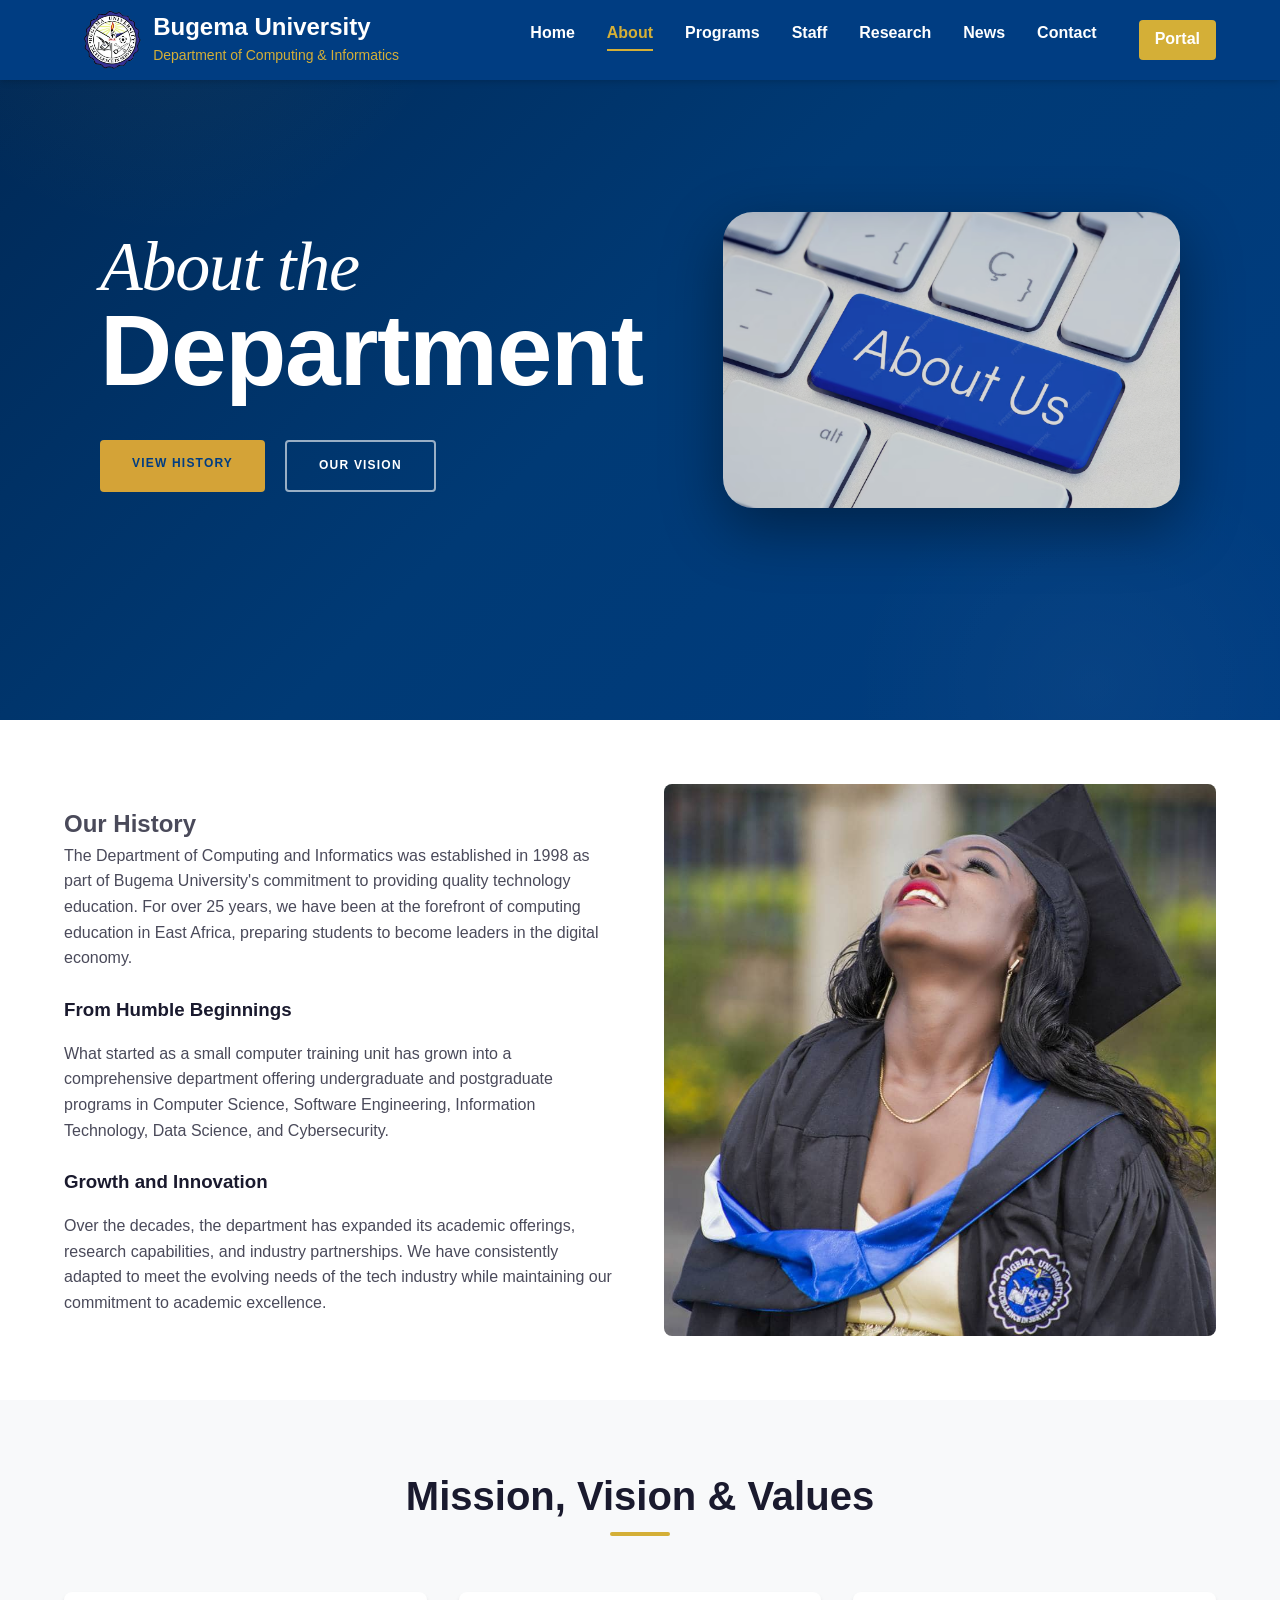
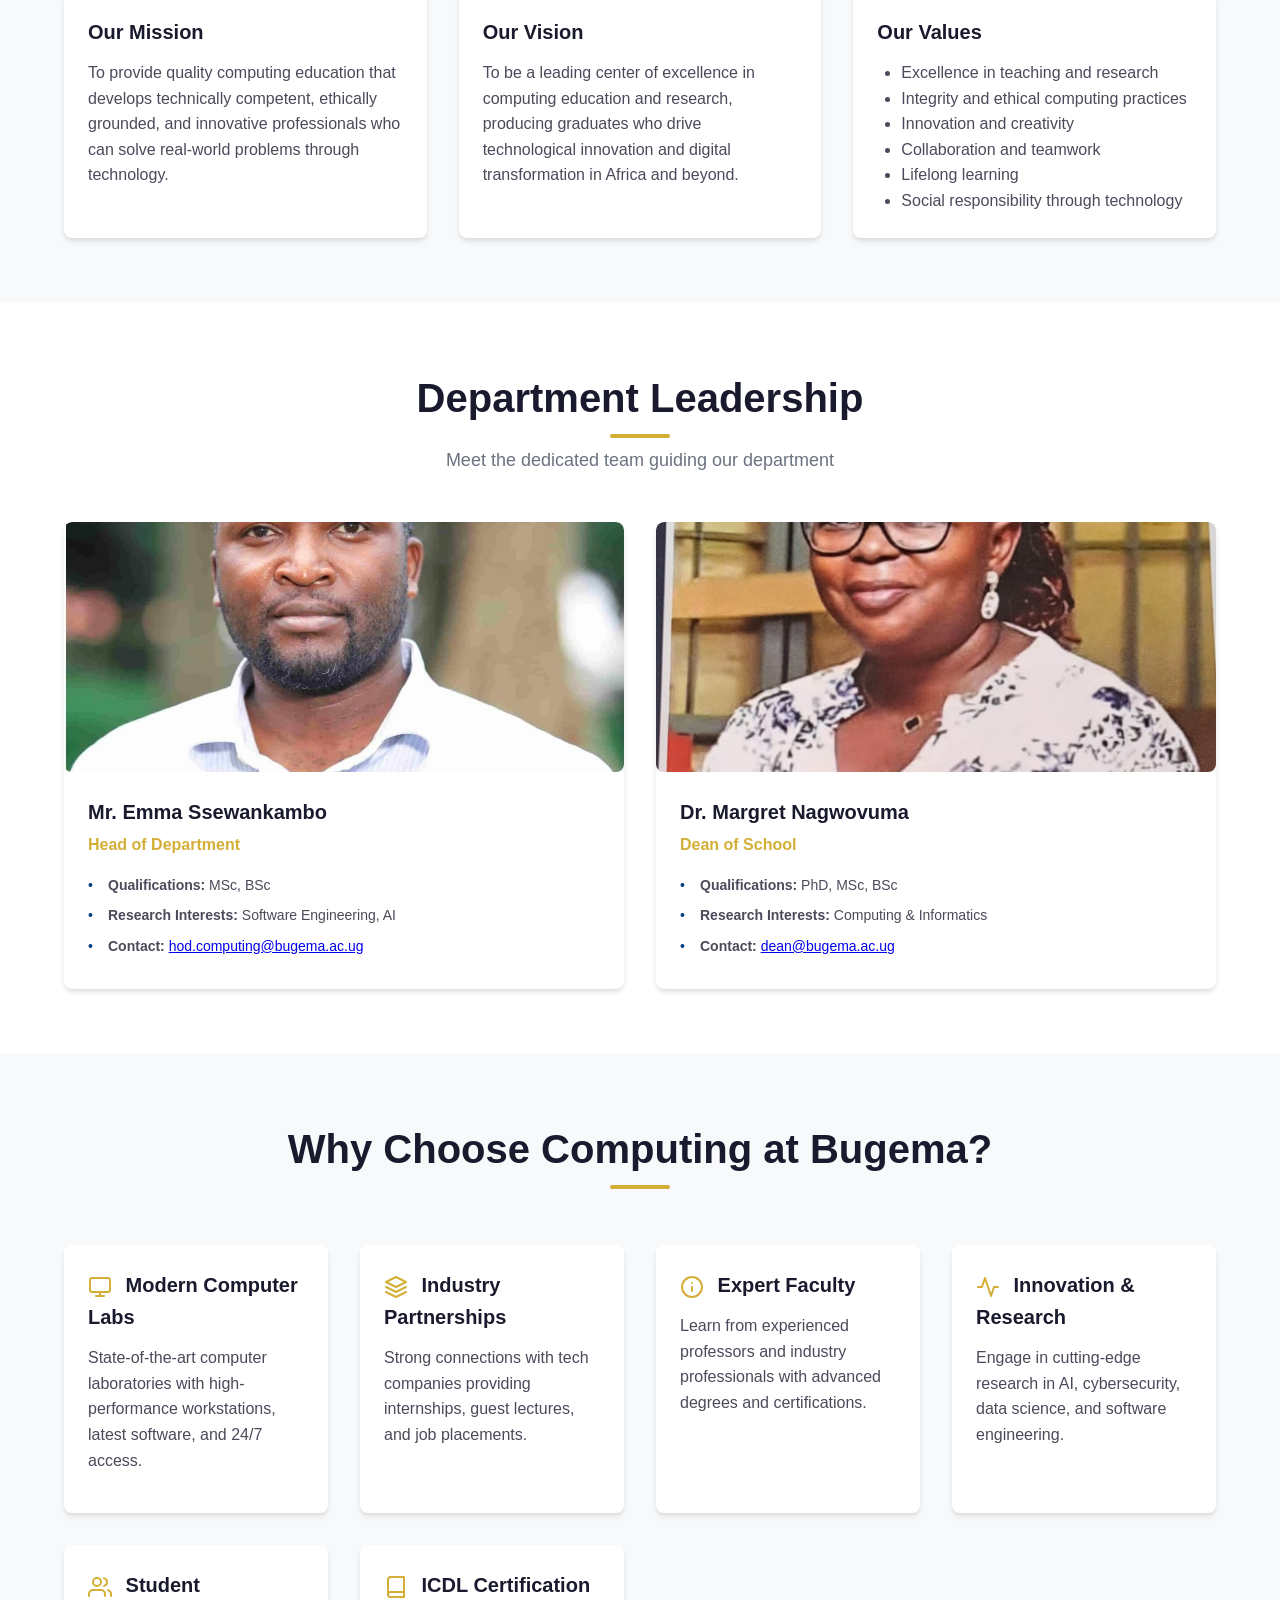
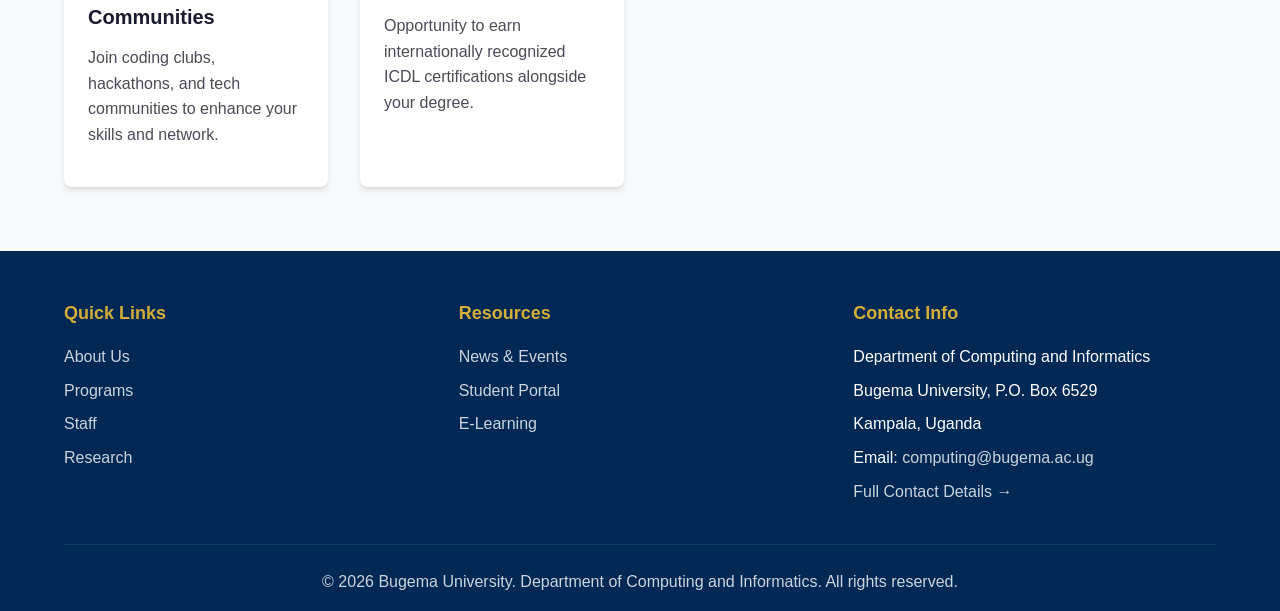
==== commit 09548435: "alot at once" ====
--- a/about.html
+++ b/about.html
@@ -1,15 +1,18 @@
 <!DOCTYPE html>
 <html lang="en">
+
 <head>
     <meta charset="UTF-8">
     <meta name="viewport" content="width=device-width, initial-scale=1.0">
-    <meta name="description" content="Learn about the Bugema University Department of Computing and Informatics - our history, mission, vision, and leadership in technology education.">
+    <meta name="description"
+        content="Learn about the Bugema University Department of Computing and Informatics - our history, mission, vision, and leadership in technology education.">
     <title>About - Department of Computing and Informatics</title>
     <link rel="stylesheet" href="styles.css">
 </head>
+
 <body>
     <a href="#main-content" class="skip-link">Skip to main content</a>
-    
+
     <header>
         <nav class="main-nav" role="navigation" aria-label="Main navigation">
             <div class="logo">
@@ -20,7 +23,8 @@
                 </div>
             </div>
             <button class="mobile-menu-toggle" aria-label="Toggle navigation menu" aria-expanded="false">
-                <svg class="icon icon-white" viewBox="0 0 24 24" fill="none" stroke="currentColor" stroke-width="2" stroke-linecap="round" stroke-linejoin="round">
+                <svg class="icon icon-white" viewBox="0 0 24 24" fill="none" stroke="currentColor" stroke-width="2"
+                    stroke-linecap="round" stroke-linejoin="round">
                     <line x1="3" y1="12" x2="21" y2="12"></line>
                     <line x1="3" y1="6" x2="21" y2="6"></line>
                     <line x1="3" y1="18" x2="21" y2="18"></line>
@@ -34,6 +38,9 @@
                 <li><a href="research.html">Research</a></li>
                 <li><a href="news.html">News</a></li>
                 <li><a href="contact.html">Contact</a></li>
+                <li><a href="https://erms.bugemauniv.ac.ug/student" target="_blank" class="btn btn-primary"
+                        style="padding: 6px 16px; margin-left: 10px; font-weight: bold; border-radius: 4px;">Portal</a>
+                </li>
             </ul>
         </nav>
     </header>
@@ -42,7 +49,8 @@
         <section class="hero about-hero" role="banner">
             <div class="hero-content">
                 <div class="hero-left">
-                    <h2><span class="hero-title-about">About the</span><span class="hero-title-dept">Department</span></h2>
+                    <h2><span class="hero-title-about">About the</span><span class="hero-title-dept">Department</span>
+                    </h2>
                     <div class="hero-buttons">
                         <a href="#history-heading" class="btn btn-primary">VIEW HISTORY</a>
                         <a href="#mission-heading" class="btn btn-outline">OUR VISION</a>
@@ -59,16 +67,24 @@
                 <div class="about-content">
                     <div class="about-text">
                         <h2 id="history-heading">Our History</h2>
-                        <p>The Department of Computing and Informatics was established in 1998 as part of Bugema University's commitment to providing quality technology education. For over 25 years, we have been at the forefront of computing education in East Africa, preparing students to become leaders in the digital economy.</p>
-                        
+                        <p>The Department of Computing and Informatics was established in 1998 as part of Bugema
+                            University's commitment to providing quality technology education. For over 25 years, we
+                            have been at the forefront of computing education in East Africa, preparing students to
+                            become leaders in the digital economy.</p>
+
                         <h3>From Humble Beginnings</h3>
-                        <p>What started as a small computer training unit has grown into a comprehensive department offering undergraduate and postgraduate programs in Computer Science, Software Engineering, Information Technology, Data Science, and Cybersecurity.</p>
-                        
+                        <p>What started as a small computer training unit has grown into a comprehensive department
+                            offering undergraduate and postgraduate programs in Computer Science, Software Engineering,
+                            Information Technology, Data Science, and Cybersecurity.</p>
+
                         <h3>Growth and Innovation</h3>
-                        <p>Over the decades, the department has expanded its academic offerings, research capabilities, and industry partnerships. We have consistently adapted to meet the evolving needs of the tech industry while maintaining our commitment to academic excellence.</p>
+                        <p>Over the decades, the department has expanded its academic offerings, research capabilities,
+                            and industry partnerships. We have consistently adapted to meet the evolving needs of the
+                            tech industry while maintaining our commitment to academic excellence.</p>
                     </div>
                     <div class="about-image" aria-hidden="true">
-                        <img src="girl-graduating.jpeg" alt="Bugema University graduate celebrating" style="width: 100%; height: 100%; object-fit: cover; border-radius: 0.5rem;">
+                        <img src="girl-graduating.jpeg" alt="Bugema University graduate celebrating"
+                            style="width: 100%; height: 100%; object-fit: cover; border-radius: 0.5rem;">
                     </div>
                 </div>
             </div>
@@ -83,13 +99,17 @@
                     <article class="card">
                         <div class="card-content">
                             <h3>Our Mission</h3>
-                            <p>To provide quality computing education that develops technically competent, ethically grounded, and innovative professionals who can solve real-world problems through technology.</p>
+                            <p>To provide quality computing education that develops technically competent, ethically
+                                grounded, and innovative professionals who can solve real-world problems through
+                                technology.</p>
                         </div>
                     </article>
                     <article class="card">
                         <div class="card-content">
                             <h3>Our Vision</h3>
-                            <p>To be a leading center of excellence in computing education and research, producing graduates who drive technological innovation and digital transformation in Africa and beyond.</p>
+                            <p>To be a leading center of excellence in computing education and research, producing
+                                graduates who drive technological innovation and digital transformation in Africa and
+                                beyond.</p>
                         </div>
                     </article>
                     <article class="card">
@@ -118,43 +138,33 @@
                 <div class="profile-grid">
                     <article class="profile-card">
                         <div class="profile-image" aria-hidden="true">
-                            <img src="hod dept computing and informatics.jpeg" alt="Head of Department - Computing and Informatics" style="width: 100%; height: 100%; object-fit: cover; border-radius: 0.5rem;">
+                            <img src="hod dept computing and informatics.jpeg" alt="Mr. Emma Ssewankambo"
+                                style="width: 100%; height: 100%; object-fit: cover; border-radius: 0.5rem;">
                         </div>
                         <div class="profile-content">
-                            <h3>Dr. [Name]</h3>
+                            <h3>Mr. Emma Ssewankambo</h3>
                             <p class="profile-title">Head of Department</p>
                             <ul class="profile-details">
-                                <li>PhD in Computer Science</li>
-                                <li>Over 15 years in academia and industry</li>
-                                <li>Research focus: Artificial Intelligence</li>
+                                <li><strong>Qualifications:</strong> MSc, BSc</li>
+                                <li><strong>Research Interests:</strong> Software Engineering, AI</li>
+                                <li><strong>Contact:</strong> <a
+                                        href="mailto:hod.computing@bugema.ac.ug">hod.computing@bugema.ac.ug</a></li>
                             </ul>
                         </div>
                     </article>
                     <article class="profile-card">
                         <div class="profile-image" aria-hidden="true">
-                            <img src="hod dept computing and informatics.jpeg" alt="Deputy Head of Department" style="width: 100%; height: 100%; object-fit: cover; border-radius: 0.5rem;">
+                            <img src="margret.jpeg" alt="Dr. Margret Nagwovuma"
+                                style="width: 100%; height: 100%; object-fit: cover; border-radius: 0.5rem;">
                         </div>
                         <div class="profile-content">
-                            <h3>Dr. [Name]</h3>
-                            <p class="profile-title">Deputy Head - Academics</p>
+                            <h3>Dr. Margret Nagwovuma</h3>
+                            <p class="profile-title">Dean of School</p>
                             <ul class="profile-details">
-                                <li>PhD in Software Engineering</li>
-                                <li>Expert in curriculum development</li>
-                                <li>Published researcher in software quality</li>
-                            </ul>
-                        </div>
-                    </article>
-                    <article class="profile-card">
-                        <div class="profile-image" aria-hidden="true">
-                            <img src="hod dept computing and informatics.jpeg" alt="Head of Research" style="width: 100%; height: 100%; object-fit: cover; border-radius: 0.5rem;">
-                        </div>
-                        <div class="profile-content">
-                            <h3>Prof. [Name]</h3>
-                            <p class="profile-title">Head of Research</p>
-                            <ul class="profile-details">
-                                <li>PhD in Information Systems</li>
-                                <li>Specialist in data science and analytics</li>
-                                <li>Grant recipient for multiple research projects</li>
+                                <li><strong>Qualifications:</strong> PhD, MSc, BSc</li>
+                                <li><strong>Research Interests:</strong> Computing & Informatics</li>
+                                <li><strong>Contact:</strong> <a href="mailto:dean@bugema.ac.ug">dean@bugema.ac.ug</a>
+                                </li>
                             </ul>
                         </div>
                     </article>
@@ -171,57 +181,71 @@
                     <article class="card">
                         <div class="card-content">
                             <h3>
-                                <svg class="icon icon-gold" viewBox="0 0 24 24" fill="none" stroke="currentColor" stroke-width="2" stroke-linecap="round" stroke-linejoin="round" style="vertical-align: middle; margin-right: 0.5rem;">
+                                <svg class="icon icon-gold" viewBox="0 0 24 24" fill="none" stroke="currentColor"
+                                    stroke-width="2" stroke-linecap="round" stroke-linejoin="round"
+                                    style="vertical-align: middle; margin-right: 0.5rem;">
                                     <rect x="2" y="3" width="20" height="14" rx="2" ry="2"></rect>
                                     <line x1="8" y1="21" x2="16" y2="21"></line>
                                     <line x1="12" y1="17" x2="12" y2="21"></line>
                                 </svg>
                                 Modern Computer Labs
                             </h3>
-                            <p>State-of-the-art computer laboratories with high-performance workstations, latest software, and 24/7 access.</p>
-                        </div>
-                    </article>
-                    <article class="card">
-                        <div class="card-content">
-                            <h3>
-                                <svg class="icon icon-gold" viewBox="0 0 24 24" fill="none" stroke="currentColor" stroke-width="2" stroke-linecap="round" stroke-linejoin="round" style="vertical-align: middle; margin-right: 0.5rem;">
+                            <p>State-of-the-art computer laboratories with high-performance workstations, latest
+                                software, and 24/7 access.</p>
+                        </div>
+                    </article>
+                    <article class="card">
+                        <div class="card-content">
+                            <h3>
+                                <svg class="icon icon-gold" viewBox="0 0 24 24" fill="none" stroke="currentColor"
+                                    stroke-width="2" stroke-linecap="round" stroke-linejoin="round"
+                                    style="vertical-align: middle; margin-right: 0.5rem;">
                                     <path d="M12 2L2 7l10 5 10-5-10-5z"></path>
                                     <path d="M2 17l10 5 10-5"></path>
                                     <path d="M2 12l10 5 10-5"></path>
                                 </svg>
                                 Industry Partnerships
                             </h3>
-                            <p>Strong connections with tech companies providing internships, guest lectures, and job placements.</p>
-                        </div>
-                    </article>
-                    <article class="card">
-                        <div class="card-content">
-                            <h3>
-                                <svg class="icon icon-gold" viewBox="0 0 24 24" fill="none" stroke="currentColor" stroke-width="2" stroke-linecap="round" stroke-linejoin="round" style="vertical-align: middle; margin-right: 0.5rem;">
+                            <p>Strong connections with tech companies providing internships, guest lectures, and job
+                                placements.</p>
+                        </div>
+                    </article>
+                    <article class="card">
+                        <div class="card-content">
+                            <h3>
+                                <svg class="icon icon-gold" viewBox="0 0 24 24" fill="none" stroke="currentColor"
+                                    stroke-width="2" stroke-linecap="round" stroke-linejoin="round"
+                                    style="vertical-align: middle; margin-right: 0.5rem;">
                                     <circle cx="12" cy="12" r="10"></circle>
                                     <path d="M12 16v-4"></path>
                                     <path d="M12 8h.01"></path>
                                 </svg>
                                 Expert Faculty
                             </h3>
-                            <p>Learn from experienced professors and industry professionals with advanced degrees and certifications.</p>
-                        </div>
-                    </article>
-                    <article class="card">
-                        <div class="card-content">
-                            <h3>
-                                <svg class="icon icon-gold" viewBox="0 0 24 24" fill="none" stroke="currentColor" stroke-width="2" stroke-linecap="round" stroke-linejoin="round" style="vertical-align: middle; margin-right: 0.5rem;">
+                            <p>Learn from experienced professors and industry professionals with advanced degrees and
+                                certifications.</p>
+                        </div>
+                    </article>
+                    <article class="card">
+                        <div class="card-content">
+                            <h3>
+                                <svg class="icon icon-gold" viewBox="0 0 24 24" fill="none" stroke="currentColor"
+                                    stroke-width="2" stroke-linecap="round" stroke-linejoin="round"
+                                    style="vertical-align: middle; margin-right: 0.5rem;">
                                     <path d="M22 12h-4l-3 9L9 3l-3 9H2"></path>
                                 </svg>
                                 Innovation & Research
                             </h3>
-                            <p>Engage in cutting-edge research in AI, cybersecurity, data science, and software engineering.</p>
-                        </div>
-                    </article>
-                    <article class="card">
-                        <div class="card-content">
-                            <h3>
-                                <svg class="icon icon-gold" viewBox="0 0 24 24" fill="none" stroke="currentColor" stroke-width="2" stroke-linecap="round" stroke-linejoin="round" style="vertical-align: middle; margin-right: 0.5rem;">
+                            <p>Engage in cutting-edge research in AI, cybersecurity, data science, and software
+                                engineering.</p>
+                        </div>
+                    </article>
+                    <article class="card">
+                        <div class="card-content">
+                            <h3>
+                                <svg class="icon icon-gold" viewBox="0 0 24 24" fill="none" stroke="currentColor"
+                                    stroke-width="2" stroke-linecap="round" stroke-linejoin="round"
+                                    style="vertical-align: middle; margin-right: 0.5rem;">
                                     <path d="M17 21v-2a4 4 0 0 0-4-4H5a4 4 0 0 0-4 4v2"></path>
                                     <circle cx="9" cy="7" r="4"></circle>
                                     <path d="M23 21v-2a4 4 0 0 0-3-3.87"></path>
@@ -229,19 +253,23 @@
                                 </svg>
                                 Student Communities
                             </h3>
-                            <p>Join coding clubs, hackathons, and tech communities to enhance your skills and network.</p>
-                        </div>
-                    </article>
-                    <article class="card">
-                        <div class="card-content">
-                            <h3>
-                                <svg class="icon icon-gold" viewBox="0 0 24 24" fill="none" stroke="currentColor" stroke-width="2" stroke-linecap="round" stroke-linejoin="round" style="vertical-align: middle; margin-right: 0.5rem;">
+                            <p>Join coding clubs, hackathons, and tech communities to enhance your skills and network.
+                            </p>
+                        </div>
+                    </article>
+                    <article class="card">
+                        <div class="card-content">
+                            <h3>
+                                <svg class="icon icon-gold" viewBox="0 0 24 24" fill="none" stroke="currentColor"
+                                    stroke-width="2" stroke-linecap="round" stroke-linejoin="round"
+                                    style="vertical-align: middle; margin-right: 0.5rem;">
                                     <path d="M4 19.5A2.5 2.5 0 0 1 6.5 17H20"></path>
                                     <path d="M6.5 2H20v20H6.5A2.5 2.5 0 0 1 4 19.5v-15A2.5 2.5 0 0 1 6.5 2z"></path>
                                 </svg>
                                 ICDL Certification
                             </h3>
-                            <p>Opportunity to earn internationally recognized ICDL certifications alongside your degree.</p>
+                            <p>Opportunity to earn internationally recognized ICDL certifications alongside your degree.
+                            </p>
                         </div>
                     </article>
                 </div>
@@ -265,9 +293,8 @@
                     <h4>Resources</h4>
                     <ul>
                         <li><a href="news.html">News & Events</a></li>
-                        <li><a href="#">Student Portal</a></li>
-                        <li><a href="#">E-Learning</a></li>
-                        <li><a href="#">Library</a></li>
+                        <li><a href="https://erms.bugemauniv.ac.ug/student" target="_blank">Student Portal</a></li>
+                        <li><a href="https://elearning.bugemauniv.ac.ug" target="_blank">E-Learning</a></li>
                     </ul>
                 </div>
                 <div class="footer-section">
@@ -276,7 +303,7 @@
                         <li>Department of Computing and Informatics</li>
                         <li>Bugema University, P.O. Box 6529</li>
                         <li>Kampala, Uganda</li>
-                        <li>Email: computing@bugema.ac.ug</li>
+                        <li>Email: <a href="mailto:computing@bugema.ac.ug">computing@bugema.ac.ug</a></li>
                         <li><a href="contact.html">Full Contact Details →</a></li>
                     </ul>
                 </div>
@@ -290,7 +317,7 @@
     <script>
         const menuToggle = document.querySelector('.mobile-menu-toggle');
         const navLinks = document.querySelector('.nav-links');
-        
+
         menuToggle.addEventListener('click', () => {
             const isExpanded = menuToggle.getAttribute('aria-expanded') === 'true';
             menuToggle.setAttribute('aria-expanded', !isExpanded);
@@ -300,7 +327,7 @@
         // Navbar scroll behavior - add solid background when scrolled past hero
         const header = document.querySelector('header');
         const hero = document.querySelector('.hero');
-        
+
         function updateNavbar() {
             const heroBottom = hero.getBoundingClientRect().bottom;
             if (heroBottom <= 0) {
@@ -309,14 +336,14 @@
                 header.classList.remove('scrolled');
             }
         }
-        
+
         window.addEventListener('scroll', updateNavbar);
         // Initial check
         updateNavbar();
 
         // Scroll to top button functionality
         const scrollToTopBtn = document.querySelector('.scroll-to-top');
-        
+
         function toggleScrollToTop() {
             if (window.scrollY > 300) {
                 scrollToTopBtn.classList.add('visible');
@@ -324,9 +351,9 @@
                 scrollToTopBtn.classList.remove('visible');
             }
         }
-        
+
         window.addEventListener('scroll', toggleScrollToTop);
-        
+
         scrollToTopBtn.addEventListener('click', () => {
             window.scrollTo({
                 top: 0,
@@ -336,9 +363,40 @@
     </script>
 
     <button class="scroll-to-top" aria-label="Scroll to top">
-        <svg viewBox="0 0 24 24" fill="none" stroke="currentColor" stroke-width="2" stroke-linecap="round" stroke-linejoin="round">
+        <svg viewBox="0 0 24 24" fill="none" stroke="currentColor" stroke-width="2" stroke-linecap="round"
+            stroke-linejoin="round">
             <polyline points="18 15 12 9 6 15"></polyline>
         </svg>
     </button>
+    <!-- Mobile Menu Extensions (Close button & Click outside) -->
+    <script>
+        (function () {
+            const toggle = document.querySelector('.mobile-menu-toggle');
+            const nav = document.querySelector('.nav-links');
+            if (!nav) return;
+
+            const closeBtn = document.createElement('button');
+            closeBtn.innerHTML = '&times;';
+            closeBtn.className = 'close-menu-btn';
+            closeBtn.setAttribute('aria-label', 'Close menu');
+            nav.insertBefore(closeBtn, nav.firstChild);
+
+            function closeNav() {
+                nav.classList.remove('active');
+                if (toggle) toggle.setAttribute('aria-expanded', 'false');
+            }
+
+            closeBtn.addEventListener('click', closeNav);
+
+            document.addEventListener('click', function (e) {
+                if (nav.classList.contains('active')) {
+                    if (!nav.contains(e.target) && (!toggle || !toggle.contains(e.target))) {
+                        closeNav();
+                    }
+                }
+            });
+        })();
+    </script>
 </body>
-</html>
+
+</html>
--- a/styles.css
+++ b/styles.css
@@ -57,14 +57,16 @@
     justify-content: space-between;
     align-items: center;
     height: 80px;
+    position: relative;
 }
 
 .logo {
     display: flex;
     align-items: center;
-    gap: 1rem;
+    gap: 0.75rem;
     margin-right: auto;
-    padding-left: 20px; /* ADJUST THIS VALUE to push logo left */
+    padding-left: 20px;
+    /* ADJUST THIS VALUE to push logo left */
 }
 
 .logo img {
@@ -85,6 +87,10 @@
 .logo-text span {
     font-size: 0.875rem;
     color: var(--gold);
+}
+
+.close-menu-btn {
+    display: none;
 }
 
 .nav-links {
@@ -435,7 +441,7 @@
 /* Cards */
 .card-grid {
     display: grid;
-    grid-template-columns: repeat(auto-fit, minmax(300px, 1fr));
+    grid-template-columns: repeat(auto-fit, minmax(260px, 1fr));
     gap: 2rem;
 }
 
@@ -500,7 +506,7 @@
 /* Quick Links Section */
 .quick-links {
     display: grid;
-    grid-template-columns: repeat(auto-fit, minmax(250px, 1fr));
+    grid-template-columns: repeat(auto-fit, minmax(220px, 1fr));
     gap: 1.5rem;
     margin-top: 2rem;
 }
@@ -945,35 +951,113 @@
         display: block;
     }
 
+    /* Navbar: shrink logo to fit on small screens */
+    .main-nav {
+        height: 70px;
+        padding: 0 1rem;
+    }
+
+    .logo {
+        padding-left: 0;
+        gap: 0.5rem;
+    }
+
+    .logo img {
+        height: 44px;
+    }
+
+    .logo-text h1 {
+        font-size: 1.1rem;
+    }
+
+    .logo-text span {
+        font-size: 0.75rem;
+    }
+
     .nav-links {
-        display: none;
-        position: absolute;
-        top: 100%;
-        left: 0;
+        display: flex;
+        flex-direction: column;
+        position: fixed;
+        top: 0;
         right: 0;
-        background-color: var(--bugema-blue);
-        flex-direction: column;
+        /* Align to right side where the menu icon is */
+        left: auto;
+        height: 100vh;
+        width: 80%;
+        max-width: 320px;
+        background-color: var(--deep-navy);
+        padding: 100px 2rem 2rem;
+        gap: 0;
+        box-shadow: -10px 0 30px rgba(0, 0, 0, 0.4);
+        /* Shadow on left edge */
+        z-index: 999;
+        transform: translateX(100%);
+        /* Start completely off-screen to the right */
+        transition: transform 0.4s cubic-bezier(0.25, 0.8, 0.25, 1);
+        overflow-y: auto;
+    }
+
+    .nav-links.active {
+        transform: translateX(0);
+    }
+
+    .close-menu-btn {
+        display: block;
+        background: transparent;
+        border: none;
+        color: var(--white);
+        font-size: 2.5rem;
+        cursor: pointer;
+        padding: 0;
+        margin-bottom: 20px;
+        align-self: flex-end;
+        line-height: 1;
+        transition: color 0.3s;
+    }
+
+    .close-menu-btn:hover {
+        color: var(--gold);
+    }
+
+    .nav-links li {
+        width: 100%;
+    }
+
+    .nav-links a {
+        padding: 1.25rem 0;
+        font-size: 1.35rem;
+        font-weight: 500;
+        color: var(--white);
+        border-bottom: 1px solid rgba(255, 255, 255, 0.1);
+        display: block;
+        transition: color 0.3s ease, padding-left 0.3s ease;
+    }
+
+    .nav-links a:hover,
+    .nav-links a.active {
+        color: var(--gold);
+        padding-left: 10px;
+        border-bottom-color: var(--gold);
+    }
+
+    .nav-links a.btn-primary {
+        margin-top: 1.5rem;
+        text-align: center;
+        border-radius: 6px;
         padding: 1rem;
-        gap: 0;
-        box-shadow: var(--shadow);
-    }
-
-    .nav-links.active {
-        display: flex;
-    }
-
-    .nav-links a {
-        padding: 1rem;
-        border-bottom: 1px solid rgba(255, 255, 255, 0.1);
+        margin-left: 0 !important;
+        background-color: var(--gold) !important;
+        color: var(--deep-navy) !important;
+        border: none;
     }
 
     .hero-content {
         flex-direction: column;
-        padding: 6rem 0 3rem;
+        padding: 5rem 1.25rem 2.5rem;
         text-align: center;
     }
 
-    /* Preserve padding for page-specific heroes */
+    /* Correct padding for page-specific heroes (accounts for 70px fixed navbar) */
     .programs-hero .hero-content,
     .news-hero .hero-content,
     .staff-hero .hero-content,
@@ -981,7 +1065,7 @@
     .contact-hero .hero-content,
     .home-hero .hero-content,
     .research-hero .hero-content {
-        padding: 60px 40px;
+        padding: 90px 20px 40px;
     }
 
     .hero-text {
@@ -1020,6 +1104,10 @@
 
     .section-header h2 {
         font-size: 1.75rem;
+    }
+
+    .section {
+        padding: 2.5rem 0;
     }
 
     .news-item {
@@ -1572,11 +1660,11 @@
         padding: 60px 60px;
         gap: 60px;
     }
-    
+
     .staff-hero .hero-title-our {
         font-size: 55px;
     }
-    
+
     .staff-hero .hero-title-faculty {
         font-size: 80px;
     }
@@ -1585,22 +1673,45 @@
 @media (max-width: 992px) {
     .staff-hero .hero-content {
         grid-template-columns: 1fr;
-        gap: 40px;
-        padding: 60px 40px;
+        gap: 30px;
+        padding: 60px 20px;
         text-align: center;
     }
-    
+
     .staff-hero .hero-left {
         align-items: center;
     }
-    
+
     .staff-hero .hero-right {
         justify-content: center;
     }
-    
+
     .staff-hero .hero-right img {
         max-width: 100%;
         border-radius: 20px;
+    }
+}
+
+@media (max-width: 768px) {
+    .staff-hero .hero-title-our {
+        font-size: 28px;
+    }
+
+    .staff-hero .hero-title-faculty {
+        font-size: 42px;
+    }
+
+    .staff-hero .hero-buttons {
+        flex-direction: column;
+        width: 100%;
+        align-items: center;
+    }
+
+    .staff-hero .hero-buttons .btn-primary,
+    .staff-hero .hero-buttons .btn-outline,
+    .staff-hero .hero-buttons .btn-outline-blue {
+        width: 100%;
+        text-align: center;
     }
 }
 
@@ -1723,11 +1834,11 @@
         padding: 60px 60px;
         gap: 60px;
     }
-    
+
     .about-hero .hero-title-about {
         font-size: 55px;
     }
-    
+
     .about-hero .hero-title-dept {
         font-size: 80px;
     }
@@ -1736,19 +1847,19 @@
 @media (max-width: 992px) {
     .about-hero .hero-content {
         grid-template-columns: 1fr;
-        gap: 40px;
-        padding: 60px 40px;
+        gap: 30px;
+        padding: 60px 20px;
         text-align: center;
     }
-    
+
     .about-hero .hero-left {
         align-items: center;
     }
-    
+
     .about-hero .hero-right {
         justify-content: center;
     }
-    
+
     .about-hero .hero-right img {
         max-width: 100%;
         border-radius: 20px;
@@ -1757,18 +1868,19 @@
 
 @media (max-width: 768px) {
     .about-hero .hero-title-about {
-        font-size: 45px;
-    }
-    
+        font-size: 28px;
+    }
+
     .about-hero .hero-title-dept {
-        font-size: 60px;
-    }
-    
+        font-size: 42px;
+    }
+
     .about-hero .hero-buttons {
         flex-direction: column;
         width: 100%;
-    }
-    
+        align-items: center;
+    }
+
     .about-hero .hero-buttons .btn-primary,
     .about-hero .hero-buttons .btn-outline {
         width: 100%;
@@ -1895,11 +2007,11 @@
         padding: 60px 60px;
         gap: 60px;
     }
-    
+
     .news-hero .hero-title-news {
         font-size: 55px;
     }
-    
+
     .news-hero .hero-title-events {
         font-size: 80px;
     }
@@ -1912,15 +2024,15 @@
         padding: 60px 40px;
         text-align: center;
     }
-    
+
     .news-hero .hero-left {
         align-items: center;
     }
-    
+
     .news-hero .hero-right {
         justify-content: center;
     }
-    
+
     .news-hero .hero-right img {
         max-width: 100%;
         border-radius: 20px;
@@ -1931,16 +2043,16 @@
     .news-hero .hero-title-news {
         font-size: 45px;
     }
-    
+
     .news-hero .hero-title-events {
         font-size: 60px;
     }
-    
+
     .news-hero .hero-buttons {
         flex-direction: column;
         width: 100%;
     }
-    
+
     .news-hero .hero-buttons .btn-primary,
     .news-hero .hero-buttons .btn-outline {
         width: 100%;
@@ -2067,11 +2179,11 @@
         padding: 60px 60px;
         gap: 60px;
     }
-    
+
     .contact-hero .hero-title-contact {
         font-size: 55px;
     }
-    
+
     .contact-hero .hero-title-us {
         font-size: 80px;
     }
@@ -2080,19 +2192,19 @@
 @media (max-width: 992px) {
     .contact-hero .hero-content {
         grid-template-columns: 1fr;
-        gap: 40px;
-        padding: 60px 40px;
+        gap: 30px;
+        padding: 60px 20px;
         text-align: center;
     }
-    
+
     .contact-hero .hero-left {
         align-items: center;
     }
-    
+
     .contact-hero .hero-right {
         justify-content: center;
     }
-    
+
     .contact-hero .hero-right img {
         max-width: 100%;
         border-radius: 20px;
@@ -2101,18 +2213,19 @@
 
 @media (max-width: 768px) {
     .contact-hero .hero-title-contact {
-        font-size: 45px;
-    }
-    
+        font-size: 28px;
+    }
+
     .contact-hero .hero-title-us {
-        font-size: 60px;
-    }
-    
+        font-size: 42px;
+    }
+
     .contact-hero .hero-buttons {
         flex-direction: column;
         width: 100%;
-    }
-    
+        align-items: center;
+    }
+
     .contact-hero .hero-buttons .btn-primary,
     .contact-hero .hero-buttons .btn-outline-blue {
         width: 100%;
@@ -2239,11 +2352,11 @@
         padding: 60px 60px;
         gap: 60px;
     }
-    
+
     .programs-hero .hero-title-computing {
         font-size: 55px;
     }
-    
+
     .programs-hero .hero-title-programs {
         font-size: 80px;
     }
@@ -2252,19 +2365,19 @@
 @media (max-width: 992px) {
     .programs-hero .hero-content {
         grid-template-columns: 1fr;
-        gap: 40px;
-        padding: 60px 40px;
+        gap: 30px;
+        padding: 60px 20px;
         text-align: center;
     }
-    
+
     .programs-hero .hero-left {
         align-items: center;
     }
-    
+
     .programs-hero .hero-right {
         justify-content: center;
     }
-    
+
     .programs-hero .hero-right img {
         max-width: 100%;
         border-radius: 20px;
@@ -2273,18 +2386,19 @@
 
 @media (max-width: 768px) {
     .programs-hero .hero-title-computing {
-        font-size: 45px;
-    }
-    
+        font-size: 28px;
+    }
+
     .programs-hero .hero-title-programs {
-        font-size: 60px;
-    }
-    
+        font-size: 42px;
+    }
+
     .programs-hero .hero-buttons {
         flex-direction: column;
         width: 100%;
-    }
-    
+        align-items: center;
+    }
+
     .programs-hero .hero-buttons .btn-primary,
     .programs-hero .hero-buttons .btn-outline {
         width: 100%;
@@ -2411,11 +2525,11 @@
         padding: 60px 60px;
         gap: 60px;
     }
-    
+
     .home-hero .hero-title-welcome {
         font-size: 55px;
     }
-    
+
     .home-hero .hero-title-dept {
         font-size: 80px;
     }
@@ -2424,19 +2538,19 @@
 @media (max-width: 992px) {
     .home-hero .hero-content {
         grid-template-columns: 1fr;
-        gap: 40px;
-        padding: 60px 40px;
+        gap: 30px;
+        padding: 60px 20px;
         text-align: center;
     }
-    
+
     .home-hero .hero-left {
         align-items: center;
     }
-    
+
     .home-hero .hero-right {
         justify-content: center;
     }
-    
+
     .home-hero .hero-right img {
         max-width: 100%;
         border-radius: 20px;
@@ -2445,18 +2559,19 @@
 
 @media (max-width: 768px) {
     .home-hero .hero-title-welcome {
-        font-size: 45px;
-    }
-    
+        font-size: 28px;
+    }
+
     .home-hero .hero-title-dept {
-        font-size: 60px;
-    }
-    
+        font-size: 42px;
+    }
+
     .home-hero .hero-buttons {
         flex-direction: column;
         width: 100%;
-    }
-    
+        align-items: center;
+    }
+
     .home-hero .hero-buttons .btn-primary,
     .home-hero .hero-buttons .btn-outline {
         width: 100%;
@@ -2583,11 +2698,11 @@
         padding: 60px 60px;
         gap: 60px;
     }
-    
+
     .research-hero .hero-title-research {
         font-size: 55px;
     }
-    
+
     .research-hero .hero-title-innovation {
         font-size: 80px;
     }
@@ -2596,19 +2711,19 @@
 @media (max-width: 992px) {
     .research-hero .hero-content {
         grid-template-columns: 1fr;
-        gap: 40px;
-        padding: 60px 40px;
+        gap: 30px;
+        padding: 60px 20px;
         text-align: center;
     }
-    
+
     .research-hero .hero-left {
         align-items: center;
     }
-    
+
     .research-hero .hero-right {
         justify-content: center;
     }
-    
+
     .research-hero .hero-right img {
         max-width: 100%;
         border-radius: 20px;
@@ -2617,18 +2732,19 @@
 
 @media (max-width: 768px) {
     .research-hero .hero-title-research {
-        font-size: 45px;
-    }
-    
+        font-size: 28px;
+    }
+
     .research-hero .hero-title-innovation {
-        font-size: 60px;
-    }
-    
+        font-size: 42px;
+    }
+
     .research-hero .hero-buttons {
         flex-direction: column;
         width: 100%;
-    }
-    
+        align-items: center;
+    }
+
     .research-hero .hero-buttons .btn-primary,
     .research-hero .hero-buttons .btn-outline {
         width: 100%;
@@ -2755,11 +2871,11 @@
         padding: 60px 60px;
         gap: 60px;
     }
-    
+
     .news-hero .hero-title-news {
         font-size: 55px;
     }
-    
+
     .news-hero .hero-title-events {
         font-size: 80px;
     }
@@ -2768,19 +2884,19 @@
 @media (max-width: 992px) {
     .news-hero .hero-content {
         grid-template-columns: 1fr;
-        gap: 40px;
-        padding: 60px 40px;
+        gap: 30px;
+        padding: 60px 20px;
         text-align: center;
     }
-    
+
     .news-hero .hero-left {
         align-items: center;
     }
-    
+
     .news-hero .hero-right {
         justify-content: center;
     }
-    
+
     .news-hero .hero-right img {
         max-width: 100%;
         border-radius: 20px;
@@ -2789,18 +2905,19 @@
 
 @media (max-width: 768px) {
     .news-hero .hero-title-news {
-        font-size: 45px;
-    }
-    
+        font-size: 28px;
+    }
+
     .news-hero .hero-title-events {
-        font-size: 60px;
-    }
-    
+        font-size: 42px;
+    }
+
     .news-hero .hero-buttons {
         flex-direction: column;
         width: 100%;
-    }
-    
+        align-items: center;
+    }
+
     .news-hero .hero-buttons .btn-primary,
     .news-hero .hero-buttons .btn-outline {
         width: 100%;
@@ -2822,4 +2939,180 @@
     .hero-right {
         justify-content: center;
     }
+}
+
+/* ============================================================
+   Small phone breakpoint (max 480px — e.g. iPhone SE, older Android)
+   ============================================================ */
+@media (max-width: 480px) {
+
+    /* Navbar */
+    .main-nav {
+        height: 64px;
+    }
+
+    .logo img {
+        height: 38px;
+    }
+
+    .logo-text h1 {
+        font-size: 1rem;
+    }
+
+    .logo-text span {
+        font-size: 0.7rem;
+    }
+
+    /* Section spacing */
+    .section {
+        padding: 2rem 0;
+    }
+
+    .section-header h2 {
+        font-size: 1.5rem;
+    }
+
+    .section-header p {
+        font-size: 0.95rem;
+    }
+
+    /* Hero common: extra tight at very small sizes, stacking vertically */
+    .home-hero .hero-content,
+    .about-hero .hero-content,
+    .staff-hero .hero-content,
+    .programs-hero .hero-content,
+    .research-hero .hero-content,
+    .news-hero .hero-content,
+    .contact-hero .hero-content {
+        display: flex;
+        flex-direction: column;
+        padding: 80px 16px 32px;
+        gap: 0;
+    }
+
+    /* Unbox the left content to participate in flex order */
+    .home-hero .hero-left,
+    .about-hero .hero-left,
+    .staff-hero .hero-left,
+    .programs-hero .hero-left,
+    .research-hero .hero-left,
+    .news-hero .hero-left,
+    .contact-hero .hero-left {
+        display: contents;
+    }
+
+    /* 1. Title comes first */
+    .home-hero h2,
+    .about-hero h2,
+    .staff-hero h2,
+    .programs-hero h2,
+    .research-hero h2,
+    .news-hero h2,
+    .contact-hero h2 {
+        order: 1;
+        margin-bottom: 20px;
+        width: 100%;
+        text-align: center;
+    }
+
+    /* 2. Image comes second (below text) */
+    /* Show the hero right-panel images on very small phones, stack them */
+    .home-hero .hero-right,
+    .about-hero .hero-right,
+    .staff-hero .hero-right,
+    .programs-hero .hero-right,
+    .research-hero .hero-right,
+    .news-hero .hero-right,
+    .contact-hero .hero-right {
+        display: flex;
+        order: 2;
+        margin-bottom: 24px;
+        justify-content: center;
+        width: 100%;
+    }
+
+    .home-hero .hero-right img,
+    .about-hero .hero-right img,
+    .staff-hero .hero-right img,
+    .programs-hero .hero-right img,
+    .research-hero .hero-right img,
+    .news-hero .hero-right img,
+    .contact-hero .hero-right img {
+        max-width: 100%;
+        height: auto;
+    }
+
+    /* 3. Buttons come last */
+    .home-hero .hero-buttons,
+    .about-hero .hero-buttons,
+    .staff-hero .hero-buttons,
+    .programs-hero .hero-buttons,
+    .research-hero .hero-buttons,
+    .news-hero .hero-buttons,
+    .contact-hero .hero-buttons {
+        order: 3;
+        margin-top: 0;
+        width: 100%;
+    }
+
+    /* Hero title font sizes — small phone */
+    .home-hero .hero-title-welcome,
+    .about-hero .hero-title-about,
+    .staff-hero .hero-title-our,
+    .programs-hero .hero-title-computing,
+    .research-hero .hero-title-research,
+    .news-hero .hero-title-news,
+    .contact-hero .hero-title-contact {
+        font-size: 24px;
+    }
+
+    .home-hero .hero-title-dept,
+    .about-hero .hero-title-dept,
+    .staff-hero .hero-title-faculty,
+    .programs-hero .hero-title-programs,
+    .research-hero .hero-title-innovation,
+    .news-hero .hero-title-events,
+    .contact-hero .hero-title-us {
+        font-size: 36px;
+    }
+
+    /* Buttons */
+    .hero-buttons .btn-primary,
+    .hero-buttons .btn-outline,
+    .home-hero .hero-buttons .btn-primary,
+    .home-hero .hero-buttons .btn-outline,
+    .about-hero .hero-buttons .btn-primary,
+    .about-hero .hero-buttons .btn-outline,
+    .staff-hero .hero-buttons .btn-primary,
+    .staff-hero .hero-buttons .btn-outline,
+    .programs-hero .hero-buttons .btn-primary,
+    .programs-hero .hero-buttons .btn-outline,
+    .research-hero .hero-buttons .btn-primary,
+    .research-hero .hero-buttons .btn-outline,
+    .news-hero .hero-buttons .btn-primary,
+    .news-hero .hero-buttons .btn-outline,
+    .contact-hero .hero-buttons .btn-primary,
+    .contact-hero .hero-buttons .btn-outline-blue {
+        padding: 12px 20px;
+        font-size: 0.7rem;
+    }
+
+    /* Cards go fully single column */
+    .card-grid {
+        grid-template-columns: 1fr;
+    }
+
+    .quick-links {
+        grid-template-columns: 1fr;
+    }
+
+    /* Stats grid */
+    .stats-grid {
+        grid-template-columns: repeat(2, 1fr);
+    }
+
+    /* Footer */
+    .footer-section {
+        text-align: center;
+    }
 }
